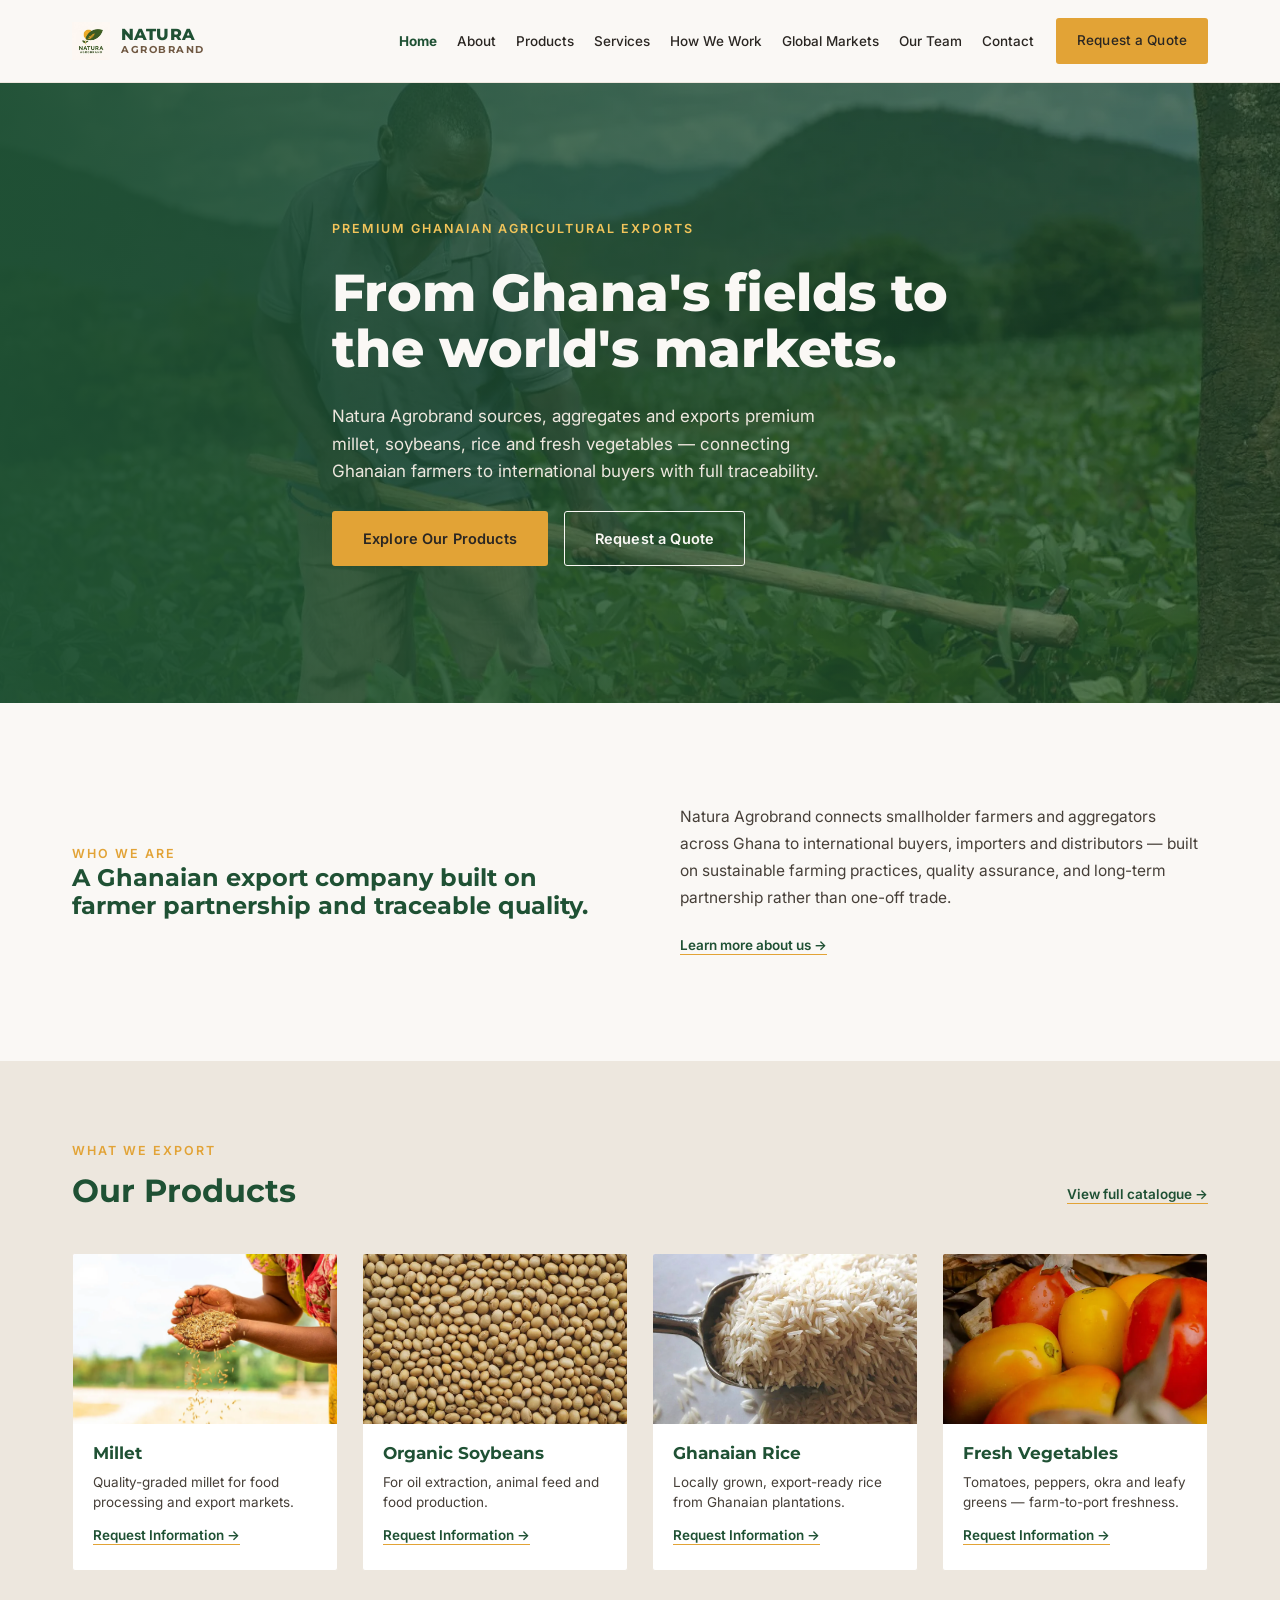
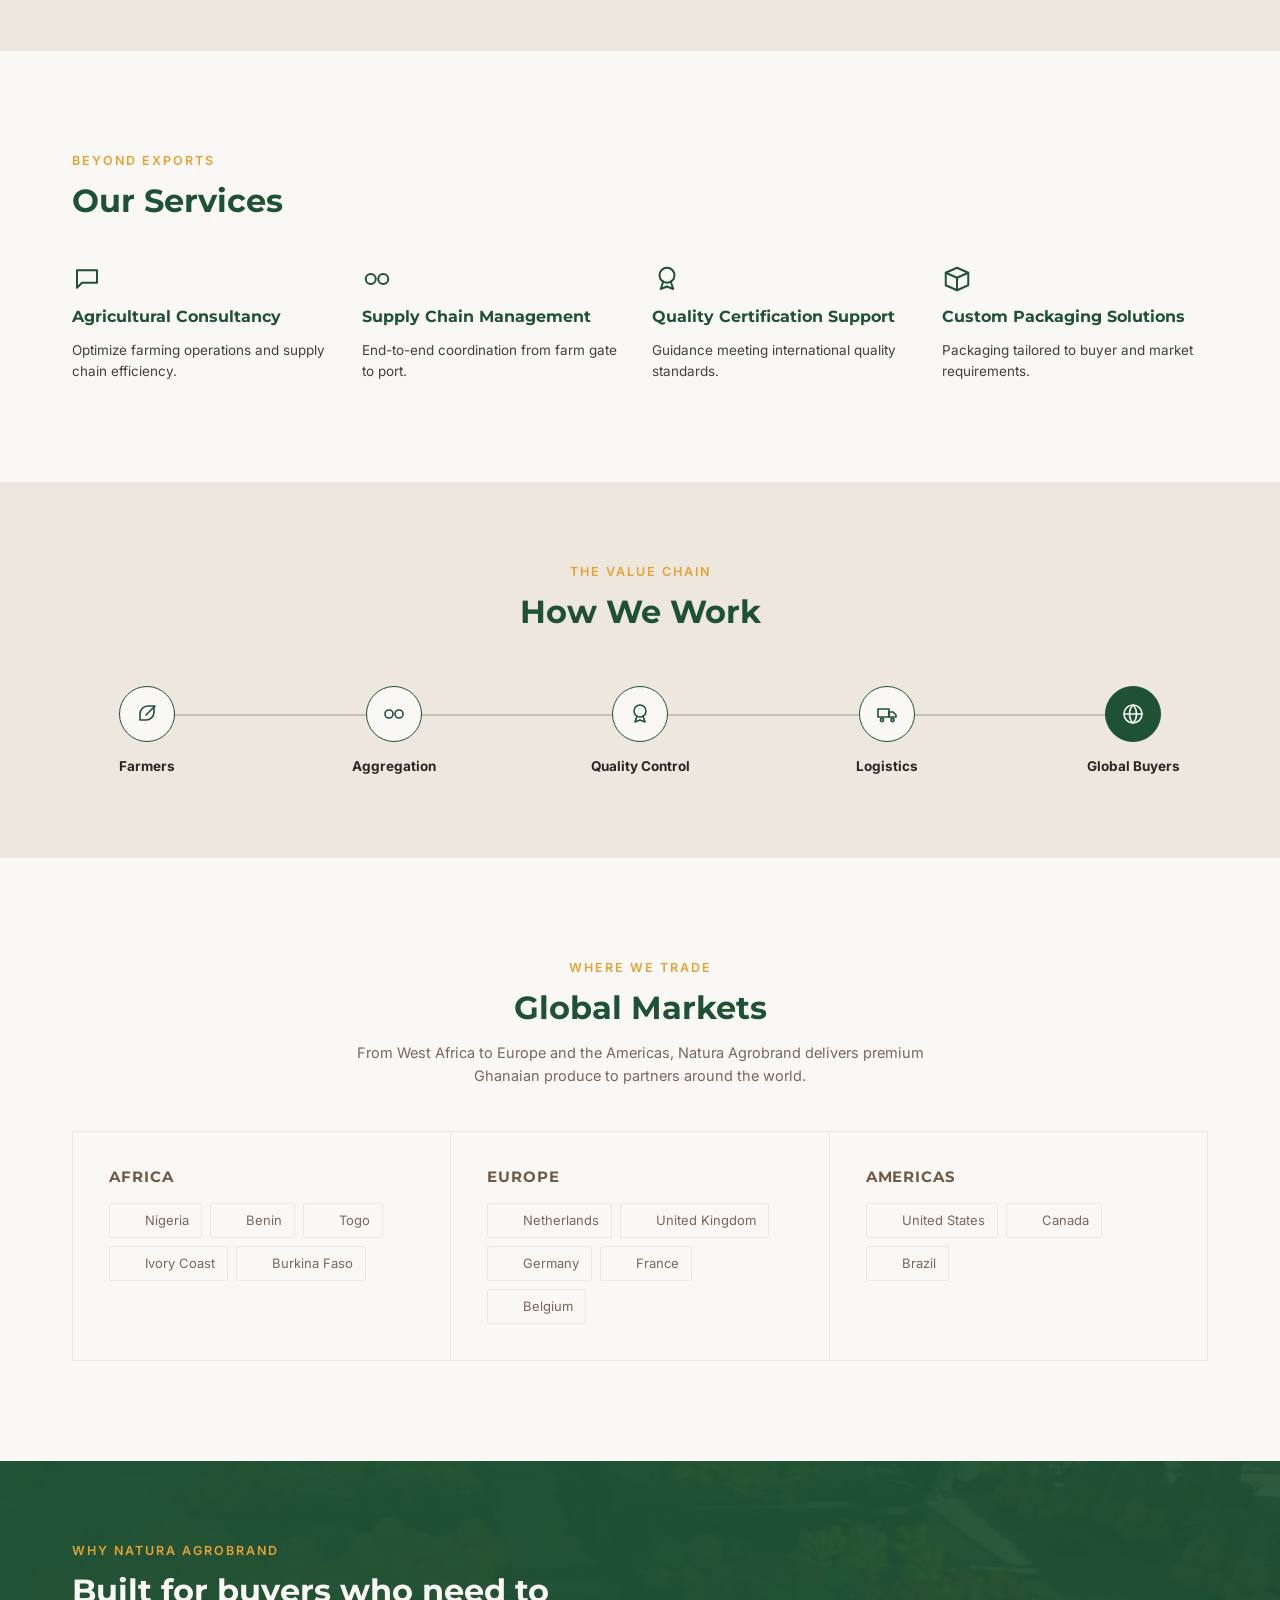
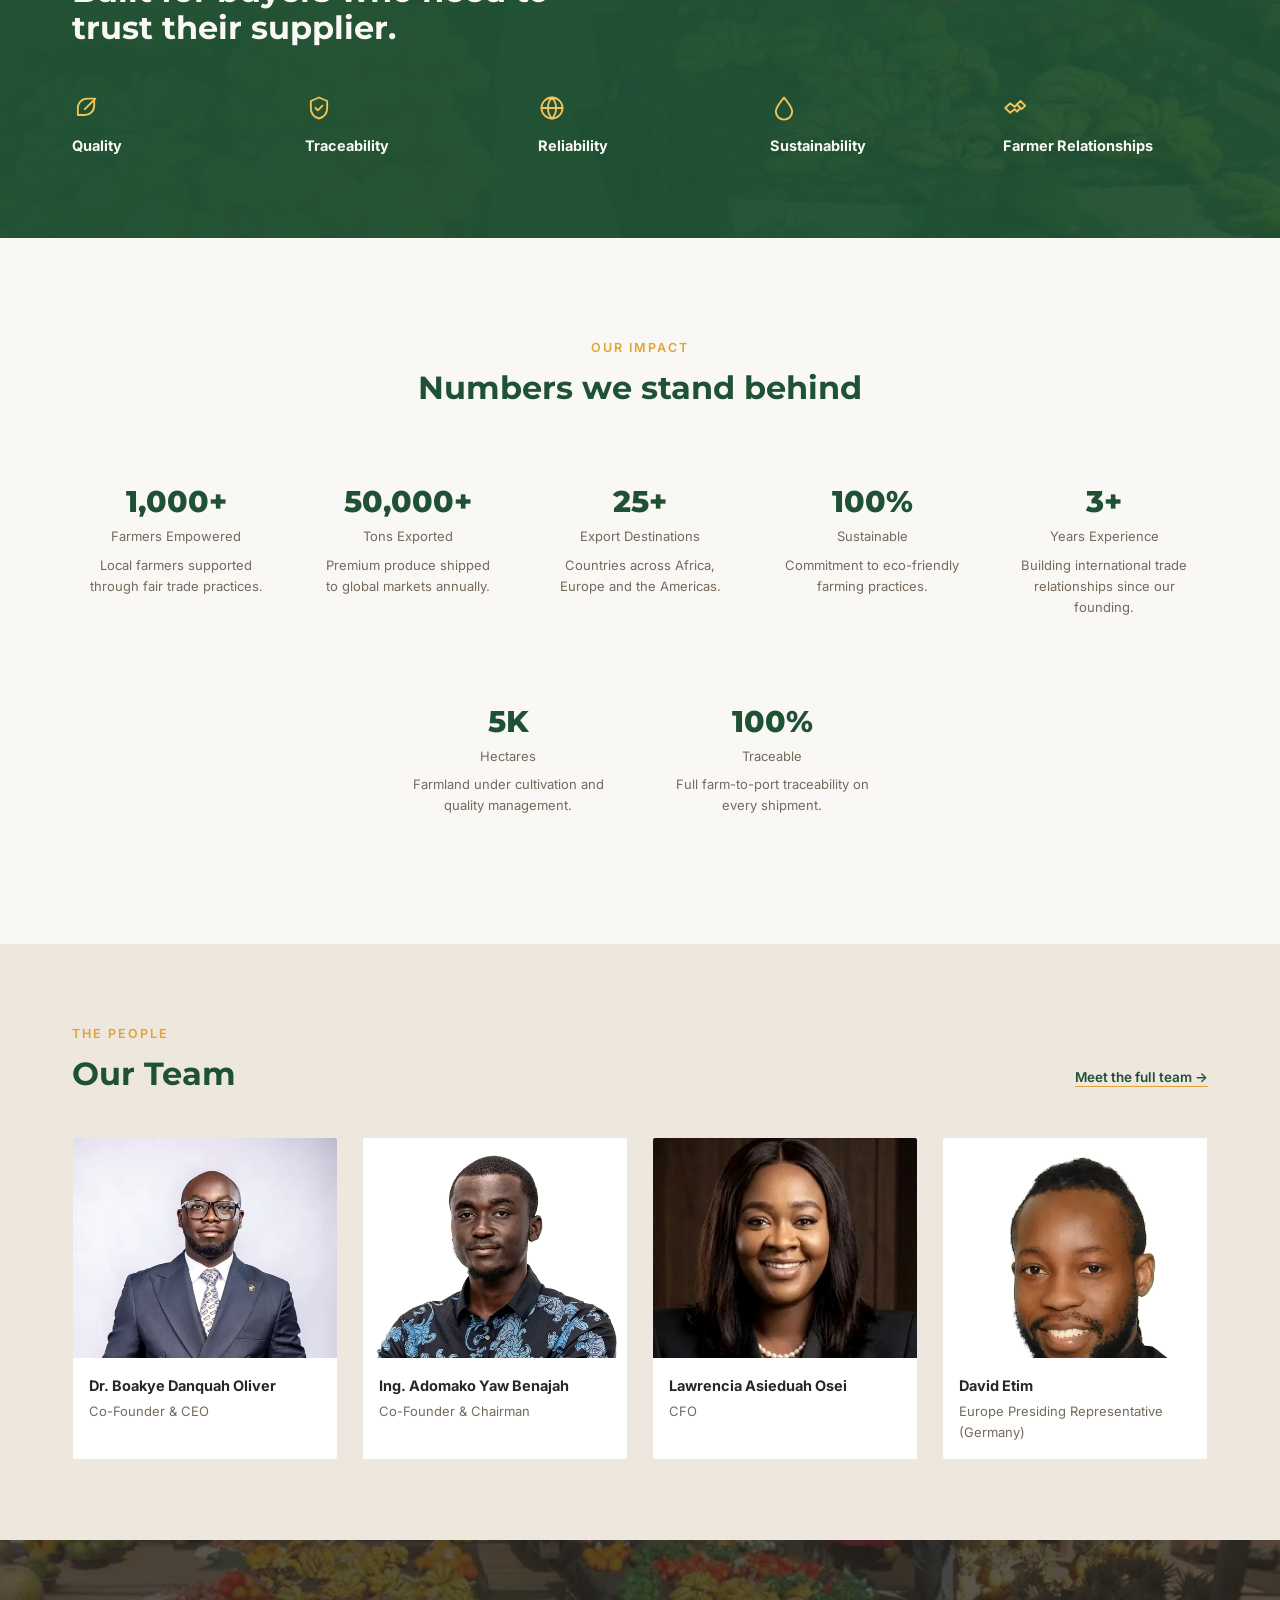
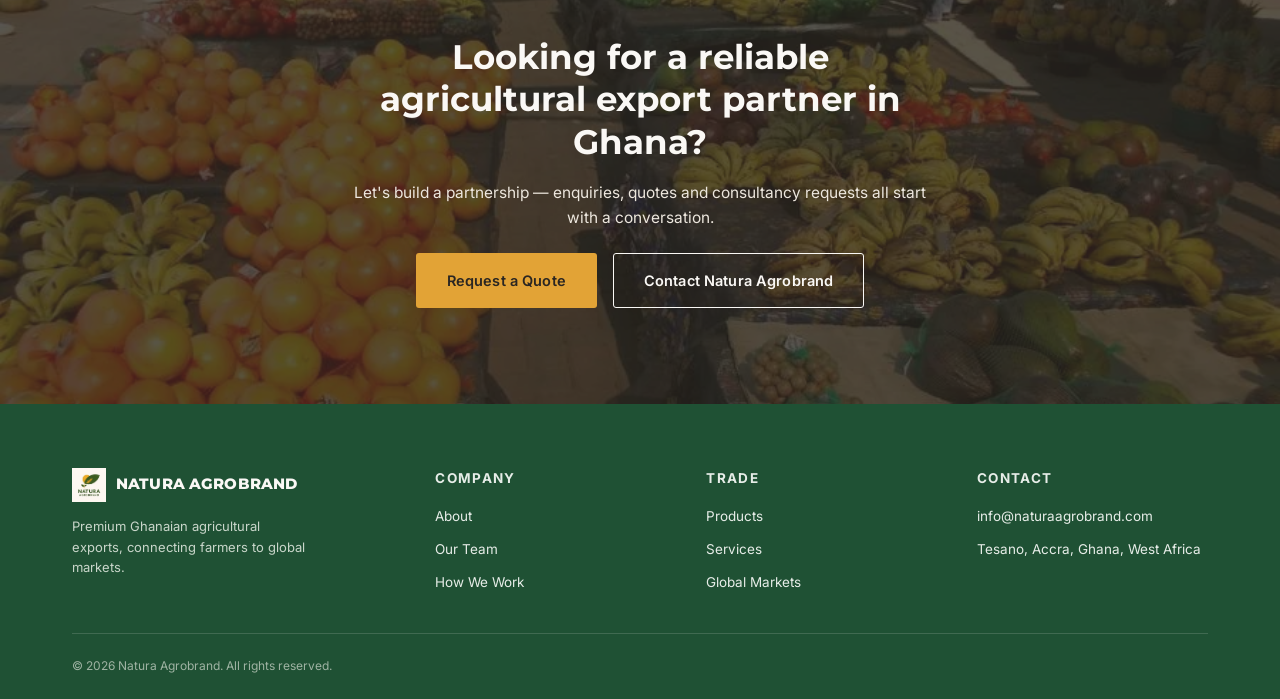
==== index.html @ 7898007f "Initial commit: Natura Agrobrand website Plain HTML/CSS/JS marketing site (8 pages) for Natura Agrob" ====
<!doctype html>
<html lang="en">
<head>
  <meta charset="utf-8" />
  <meta name="viewport" content="width=device-width, initial-scale=1, viewport-fit=cover" />
  <link rel="icon" href="favicon.ico" sizes="any" />
  <link rel="icon" type="image/png" sizes="32x32" href="favicon-32.png" />
  <link rel="icon" type="image/png" sizes="16x16" href="favicon-16.png" />
  <link rel="apple-touch-icon" href="apple-touch-icon.png" />
  <link rel="canonical" href="https://www.naturaagrobrand.com/" />

  <title>Home | Natura Agrobrand</title>
  <meta name="description" content="Natura Agrobrand connects Ghanaian farmers to international buyers, exporting premium millet, soybeans, rice and fresh vegetables with full traceability." />

  <meta property="og:type" content="website" />
  <meta property="og:title" content="Home | Natura Agrobrand" />
  <meta property="og:description" content="Natura Agrobrand connects Ghanaian farmers to international buyers, exporting premium millet, soybeans, rice and fresh vegetables with full traceability." />
  <meta property="og:url" content="https://www.naturaagrobrand.com/" />
  <meta property="og:site_name" content="Natura Agrobrand" />
  <meta property="og:image" content="https://www.naturaagrobrand.com/images/og-image.jpg" />
  <meta property="og:image:width" content="1200" />
  <meta property="og:image:height" content="630" />
  <meta name="twitter:card" content="summary_large_image" />
  <meta name="twitter:image" content="https://www.naturaagrobrand.com/images/og-image.jpg" />

  <link rel="preconnect" href="https://fonts.googleapis.com" />
  <link rel="preconnect" href="https://fonts.gstatic.com" crossorigin />
  <link href="https://fonts.googleapis.com/css2?family=Montserrat:wght@500;700;800&family=Inter:wght@400;500;600&display=swap" rel="stylesheet" />
  <link rel="stylesheet" href="css/style.css" />

  <script type="application/ld+json">
  {
    "@context": "https://schema.org",
    "@type": "Organization",
    "name": "Natura Agrobrand",
    "url": "https://www.naturaagrobrand.com/",
    "email": "info@naturaagrobrand.com",
    "address": { "@type": "PostalAddress", "addressLocality": "Tesano, Accra", "addressCountry": "GH" },
    "description": "Premium Ghanaian agricultural exports — millet, soybeans, rice and fresh vegetables."
  }
  </script>
</head>
<body>
  <a href="#main" class="visually-hidden">Skip to content</a>

  <header class="site-nav">
    <div class="wrap nav-inner">
      <a href="/" class="brand" aria-label="Natura Agrobrand — home">
        <img src="images/logo.webp" alt="" width="38" height="38" />
        <span class="brand-text">
          <span class="brand-name">NATURA</span>
          <span class="brand-sub">AGROBRAND</span>
        </span>
      </a>

      <nav class="desktop-nav" aria-label="Primary">
        <ul>
          <li><a href="/" aria-current="page">Home</a></li>
          <li><a href="about.html">About</a></li>
          <li><a href="products.html">Products</a></li>
          <li><a href="services.html">Services</a></li>
          <li><a href="how-we-work.html">How We Work</a></li>
          <li><a href="global-markets.html">Global Markets</a></li>
          <li><a href="team.html">Our Team</a></li>
          <li><a href="contact.html">Contact</a></li>
        </ul>
        <a href="contact.html" class="btn btn-gold nav-cta">Request a Quote</a>
      </nav>

      <button type="button" class="menu-toggle" aria-expanded="false" aria-controls="mobile-menu" aria-label="Open menu">
        <span class="icon-menu"><svg width="22" height="22" viewBox="0 0 24 24" fill="none" stroke="#1F5134" stroke-width="1.6" stroke-linecap="round"><path d="M4 7h16M4 12h16M4 17h16"/></svg></span>
        <span class="icon-close" hidden><svg width="22" height="22" viewBox="0 0 24 24" fill="none" stroke="#1F5134" stroke-width="1.6" stroke-linecap="round"><path d="M6 6l12 12M18 6L6 18"/></svg></span>
      </button>
    </div>

    <div id="mobile-menu" class="mobile-menu" hidden>
      <ul>
        <li><a href="/" aria-current="page">Home</a></li>
        <li><a href="about.html">About</a></li>
        <li><a href="products.html">Products</a></li>
        <li><a href="services.html">Services</a></li>
        <li><a href="how-we-work.html">How We Work</a></li>
        <li><a href="global-markets.html">Global Markets</a></li>
        <li><a href="team.html">Our Team</a></li>
        <li><a href="contact.html">Contact</a></li>
      </ul>
      <a href="contact.html" class="btn btn-gold mobile-cta">Request a Quote</a>
    </div>
  </header>

  <main id="main">
    <!-- HERO -->
    <section class="hero">
      <img src="images/hero-farmer.webp" alt="A Ghanaian farmer tending crops in the field" class="hero-img" width="1600" height="1068" />
      <div class="hero-scrim" aria-hidden="true"></div>
      <div class="wrap hero-content">
        <div class="eyebrow eyebrow-light">Premium Ghanaian Agricultural Exports</div>
        <h1>From Ghana's fields to the world's markets.</h1>
        <p>Natura Agrobrand sources, aggregates and exports premium millet, soybeans, rice and fresh vegetables — connecting Ghanaian farmers to international buyers with full traceability.</p>
        <div class="hero-actions">
          <a href="products.html" class="btn btn-gold">Explore Our Products</a>
          <a href="contact.html" class="btn btn-outline-light">Request a Quote</a>
        </div>
      </div>
    </section>

    <!-- COMPANY INTRO -->
    <section class="section">
      <div class="wrap intro-grid">
        <div>
          <div class="eyebrow">Who We Are</div>
          <h2>A Ghanaian export company built on farmer partnership and traceable quality.</h2>
        </div>
        <div class="intro-copy">
          <p>Natura Agrobrand connects smallholder farmers and aggregators across Ghana to international buyers, importers and distributors — built on sustainable farming practices, quality assurance, and long-term partnership rather than one-off trade.</p>
          <a href="about.html" class="btn-ghost">Learn more about us →</a>
        </div>
      </div>
    </section>

    <!-- PRODUCTS -->
    <section class="section-tight section-sand">
      <div class="wrap">
        <div class="row-header">
          <div class="section-intro">
            <div class="eyebrow">What We Export</div>
            <h2>Our Products</h2>
          </div>
          <a href="products.html" class="btn-ghost">View full catalogue →</a>
        </div>
        <div class="grid-4">
          <div class="product-card">
            <img src="images/rice-winnowing.webp" alt="Traditional grain winnowing after harvest" class="product-photo" width="1200" height="816" loading="lazy" />
            <div class="product-body">
              <h3>Millet</h3>
              <p>Quality-graded millet for food processing and export markets.</p>
              <a href="products.html#millet" class="btn-ghost">Request Information →</a>
            </div>
          </div>
          <div class="product-card">
            <img src="images/soybeans.webp" alt="Organic Soybeans — Natura Agrobrand" class="product-photo" width="900" height="1350" loading="lazy" />
            <div class="product-body">
              <h3>Organic Soybeans</h3>
              <p>For oil extraction, animal feed and food production.</p>
              <a href="products.html#soybeans" class="btn-ghost">Request Information →</a>
            </div>
          </div>
          <div class="product-card">
            <img src="images/rice.webp" alt="Ghanaian Rice — Natura Agrobrand" class="product-photo" width="900" height="600" loading="lazy" />
            <div class="product-body">
              <h3>Ghanaian Rice</h3>
              <p>Locally grown, export-ready rice from Ghanaian plantations.</p>
              <a href="products.html#rice" class="btn-ghost">Request Information →</a>
            </div>
          </div>
          <div class="product-card">
            <img src="images/vegetables.webp" alt="Fresh Vegetables — Natura Agrobrand" class="product-photo" width="900" height="1350" loading="lazy" />
            <div class="product-body">
              <h3>Fresh Vegetables</h3>
              <p>Tomatoes, peppers, okra and leafy greens — farm-to-port freshness.</p>
              <a href="products.html#vegetables" class="btn-ghost">Request Information →</a>
            </div>
          </div>
        </div>
      </div>
    </section>

    <!-- SERVICES -->
    <section class="section">
      <div class="wrap">
        <div class="section-intro">
          <div class="eyebrow">Beyond Exports</div>
          <h2>Our Services</h2>
        </div>
        <div class="grid-4 services-grid">
          <div class="service-item">
            <svg width="30" height="30" viewBox="0 0 24 24" fill="none" stroke="#1F5134" stroke-width="1.6" stroke-linecap="round" stroke-linejoin="round"><path d="M4 5h16v10H8l-4 4V5z"/></svg>
            <h4>Agricultural Consultancy</h4>
            <p>Optimize farming operations and supply chain efficiency.</p>
          </div>
          <div class="service-item">
            <svg width="30" height="30" viewBox="0 0 24 24" fill="none" stroke="#1F5134" stroke-width="1.6" stroke-linecap="round" stroke-linejoin="round"><rect x="3" y="8" width="8" height="8" rx="4"/><rect x="13" y="8" width="8" height="8" rx="4"/></svg>
            <h4>Supply Chain Management</h4>
            <p>End-to-end coordination from farm gate to port.</p>
          </div>
          <div class="service-item">
            <svg width="30" height="30" viewBox="0 0 24 24" fill="none" stroke="#1F5134" stroke-width="1.6" stroke-linecap="round" stroke-linejoin="round"><circle cx="12" cy="9" r="6"/><path d="M9 14l-2 6 5-2 5 2-2-6"/></svg>
            <h4>Quality Certification Support</h4>
            <p>Guidance meeting international quality standards.</p>
          </div>
          <div class="service-item">
            <svg width="30" height="30" viewBox="0 0 24 24" fill="none" stroke="#1F5134" stroke-width="1.6" stroke-linecap="round" stroke-linejoin="round"><path d="M3 7l9-4 9 4-9 4-9-4z"/><path d="M3 7v10l9 4 9-4V7"/><path d="M12 11v10"/></svg>
            <h4>Custom Packaging Solutions</h4>
            <p>Packaging tailored to buyer and market requirements.</p>
          </div>
        </div>
      </div>
    </section>

    <!-- HOW WE WORK -->
    <section class="section-tight section-sand">
      <div class="wrap">
        <div class="section-intro center">
          <div class="eyebrow">The Value Chain</div>
          <h2>How We Work</h2>
        </div>
        <div class="chain">
          <div class="chain-line" aria-hidden="true"></div>
          <div class="chain-step">
            <div class="chain-icon"><svg width="24" height="24" viewBox="0 0 24 24" fill="none" stroke="#1F5134" stroke-width="1.6" stroke-linecap="round" stroke-linejoin="round"><path d="M5 12c0-4 3-8 8-8h6v6c0 5-4 8-8 8H5v-6z"/><path d="M11 13 20 4"/></svg></div>
            <div class="chain-label">Farmers</div>
          </div>
          <div class="chain-step">
            <div class="chain-icon"><svg width="24" height="24" viewBox="0 0 24 24" fill="none" stroke="#1F5134" stroke-width="1.6" stroke-linecap="round" stroke-linejoin="round"><rect x="3" y="8" width="8" height="8" rx="4"/><rect x="13" y="8" width="8" height="8" rx="4"/></svg></div>
            <div class="chain-label">Aggregation</div>
          </div>
          <div class="chain-step">
            <div class="chain-icon"><svg width="24" height="24" viewBox="0 0 24 24" fill="none" stroke="#1F5134" stroke-width="1.6" stroke-linecap="round" stroke-linejoin="round"><circle cx="12" cy="9" r="6"/><path d="M9 14l-2 6 5-2 5 2-2-6"/></svg></div>
            <div class="chain-label">Quality Control</div>
          </div>
          <div class="chain-step">
            <div class="chain-icon"><svg width="24" height="24" viewBox="0 0 24 24" fill="none" stroke="#1F5134" stroke-width="1.6" stroke-linecap="round" stroke-linejoin="round"><path d="M3 7h11v8H3z"/><path d="M14 10h4l3 3v2h-7z"/><circle cx="7" cy="18" r="1.6"/><circle cx="17.5" cy="18" r="1.6"/></svg></div>
            <div class="chain-label">Logistics</div>
          </div>
          <div class="chain-step">
            <div class="chain-icon last"><svg width="24" height="24" viewBox="0 0 24 24" fill="none" stroke="#FAF8F5" stroke-width="1.6" stroke-linecap="round" stroke-linejoin="round"><circle cx="12" cy="12" r="9"/><path d="M3 12h18M12 3c2.5 2.5 3.5 5.7 3.5 9s-1 6.5-3.5 9c-2.5-2.5-3.5-5.7-3.5-9s1-6.5 3.5-9z"/></svg></div>
            <div class="chain-label">Global Buyers</div>
          </div>
        </div>
      </div>
    </section>

    <!-- GLOBAL REACH -->
    <section class="section">
      <div class="wrap">
        <div class="section-intro center">
          <div class="eyebrow">Where We Trade</div>
          <h2>Global Markets</h2>
          <p>From West Africa to Europe and the Americas, Natura Agrobrand delivers premium Ghanaian produce to partners around the world.</p>
        </div>
        <div class="markets-grid">
          <div class="market-col">
            <h4>Africa</h4>
            <div class="chips">
              <span class="chip"><img src="https://flagcdn.com/ng.svg" alt="" class="chip-flag" /> Nigeria</span>
              <span class="chip"><img src="https://flagcdn.com/bj.svg" alt="" class="chip-flag" /> Benin</span>
              <span class="chip"><img src="https://flagcdn.com/tg.svg" alt="" class="chip-flag" /> Togo</span>
              <span class="chip"><img src="https://flagcdn.com/ci.svg" alt="" class="chip-flag" /> Ivory Coast</span>
              <span class="chip"><img src="https://flagcdn.com/bf.svg" alt="" class="chip-flag" /> Burkina Faso</span>
            </div>
          </div>
          <div class="market-col">
            <h4>Europe</h4>
            <div class="chips">
              <span class="chip"><img src="https://flagcdn.com/nl.svg" alt="" class="chip-flag" /> Netherlands</span>
              <span class="chip"><img src="https://flagcdn.com/gb.svg" alt="" class="chip-flag" /> United Kingdom</span>
              <span class="chip"><img src="https://flagcdn.com/de.svg" alt="" class="chip-flag" /> Germany</span>
              <span class="chip"><img src="https://flagcdn.com/fr.svg" alt="" class="chip-flag" /> France</span>
              <span class="chip"><img src="https://flagcdn.com/be.svg" alt="" class="chip-flag" /> Belgium</span>
            </div>
          </div>
          <div class="market-col">
            <h4>Americas</h4>
            <div class="chips">
              <span class="chip"><img src="https://flagcdn.com/us.svg" alt="" class="chip-flag" /> United States</span>
              <span class="chip"><img src="https://flagcdn.com/ca.svg" alt="" class="chip-flag" /> Canada</span>
              <span class="chip"><img src="https://flagcdn.com/br.svg" alt="" class="chip-flag" /> Brazil</span>
            </div>
          </div>
        </div>
      </div>
    </section>

    <!-- WHY NATURA -->
    <section class="section-tight section-forest why-section">
      <img src="images/market.webp" alt="" class="why-section-img" aria-hidden="true" />
      <div class="why-section-scrim" aria-hidden="true"></div>
      <div class="wrap why-section-content">
        <div class="why-intro">
          <div class="eyebrow">Why Natura Agrobrand</div>
          <h2>Built for buyers who need to trust their supplier.</h2>
        </div>
        <div class="grid-5">
          <div class="why-item"><svg width="28" height="28" viewBox="0 0 24 24" fill="none" stroke="#F2C45A" stroke-width="1.6" stroke-linecap="round" stroke-linejoin="round"><path d="M5 12c0-4 3-8 8-8h6v6c0 5-4 8-8 8H5v-6z"/><path d="M11 13 20 4"/></svg><div>Quality</div></div>
          <div class="why-item"><svg width="28" height="28" viewBox="0 0 24 24" fill="none" stroke="#F2C45A" stroke-width="1.6" stroke-linecap="round" stroke-linejoin="round"><path d="M12 3l7 3v6c0 5-3 8-7 9-4-1-7-4-7-9V6l7-3z"/><path d="M9 12l2 2 4-4"/></svg><div>Traceability</div></div>
          <div class="why-item"><svg width="28" height="28" viewBox="0 0 24 24" fill="none" stroke="#F2C45A" stroke-width="1.6" stroke-linecap="round" stroke-linejoin="round"><circle cx="12" cy="12" r="9"/><path d="M3 12h18M12 3c2.5 2.5 3.5 5.7 3.5 9s-1 6.5-3.5 9c-2.5-2.5-3.5-5.7-3.5-9s1-6.5 3.5-9z"/></svg><div>Reliability</div></div>
          <div class="why-item"><svg width="28" height="28" viewBox="0 0 24 24" fill="none" stroke="#F2C45A" stroke-width="1.6" stroke-linecap="round" stroke-linejoin="round"><path d="M12 3c4 5 7 8.5 7 12a7 7 0 0 1-14 0c0-3.5 3-7 7-12z"/></svg><div>Sustainability</div></div>
          <div class="why-item"><svg width="28" height="28" viewBox="0 0 24 24" fill="none" stroke="#F2C45A" stroke-width="1.6" stroke-linecap="round" stroke-linejoin="round"><path d="M2 12l4-4 4 3 2-2 3 3-3 3-2-2-4 3-4-4z"/><path d="M12 9l3-3 4 4-3 3"/></svg><div>Farmer Relationships</div></div>
        </div>
      </div>
    </section>

    <!-- IMPACT -->
    <section class="section">
      <div class="wrap">
        <div class="section-intro center">
          <div class="eyebrow">Our Impact</div>
          <h2>Numbers we stand behind</h2>
        </div>
        <div class="stats-grid">
          <div class="stat-block">
            <div class="stat-value" data-target="1000" data-suffix="+">1,000+</div>
            <div class="cap">Farmers Empowered</div>
            <div class="stat-desc">Local farmers supported through fair trade practices.</div>
          </div>
          <div class="stat-block">
            <div class="stat-value" data-target="50000" data-suffix="+">50,000+</div>
            <div class="cap">Tons Exported</div>
            <div class="stat-desc">Premium produce shipped to global markets annually.</div>
          </div>
          <div class="stat-block">
            <div class="stat-value" data-target="25" data-suffix="+">25+</div>
            <div class="cap">Export Destinations</div>
            <div class="stat-desc">Countries across Africa, Europe and the Americas.</div>
          </div>
          <div class="stat-block">
            <div class="stat-value" data-target="100" data-suffix="%">100%</div>
            <div class="cap">Sustainable</div>
            <div class="stat-desc">Commitment to eco-friendly farming practices.</div>
          </div>
          <div class="stat-block">
            <div class="stat-value" data-target="3" data-suffix="+">3+</div>
            <div class="cap">Years Experience</div>
            <div class="stat-desc">Building international trade relationships since our founding.</div>
          </div>
          <div class="stat-block">
            <div class="stat-value" data-target="5" data-suffix="K">5K</div>
            <div class="cap">Hectares</div>
            <div class="stat-desc">Farmland under cultivation and quality management.</div>
          </div>
          <div class="stat-block">
            <div class="stat-value" data-target="100" data-suffix="%">100%</div>
            <div class="cap">Traceable</div>
            <div class="stat-desc">Full farm-to-port traceability on every shipment.</div>
          </div>
        </div>
      </div>
    </section>

    <!-- TEAM PREVIEW -->
    <section class="section-tight section-sand">
      <div class="wrap">
        <div class="row-header">
          <div class="section-intro">
            <div class="eyebrow">The People</div>
            <h2>Our Team</h2>
          </div>
          <a href="team.html" class="btn-ghost">Meet the full team →</a>
        </div>
        <div class="grid-4">
          <div class="team-card">
            <img src="images/team-oliver.webp" alt="Dr. Boakye Danquah Oliver — Natura Agrobrand" width="500" height="625" loading="lazy" />
            <div class="team-body"><div class="team-name">Dr. Boakye Danquah Oliver</div><div class="team-title cap">Co-Founder &amp; CEO</div></div>
          </div>
          <div class="team-card">
            <img src="images/team-adomako.webp" alt="Ing. Adomako Yaw Benajah — Natura Agrobrand" width="500" height="479" loading="lazy" />
            <div class="team-body"><div class="team-name">Ing. Adomako Yaw Benajah</div><div class="team-title cap">Co-Founder &amp; Chairman</div></div>
          </div>
          <div class="team-card">
            <img src="images/team-asieduah.webp" alt="Lawrencia Asieduah Osei — Natura Agrobrand" width="500" height="795" loading="lazy" />
            <div class="team-body"><div class="team-name">Lawrencia Asieduah Osei</div><div class="team-title cap">CFO</div></div>
          </div>
          <div class="team-card">
            <img src="images/team-david.webp" alt="David Etim — Natura Agrobrand" width="500" height="716" loading="lazy" />
            <div class="team-body"><div class="team-name">David Etim</div><div class="team-title cap">Europe Presiding Representative (Germany)</div></div>
          </div>
        </div>
      </div>
    </section>

    <!-- FINAL CTA -->
    <section class="final-cta">
      <img src="images/market.webp" alt="" class="final-cta-img" aria-hidden="true" />
      <div class="wrap final-cta-content">
        <h2>Looking for a reliable agricultural export partner in Ghana?</h2>
        <p>Let's build a partnership — enquiries, quotes and consultancy requests all start with a conversation.</p>
        <div class="hero-actions hero-actions-centered">
          <a href="contact.html" class="btn btn-gold">Request a Quote</a>
          <a href="contact.html" class="btn btn-outline-light">Contact Natura Agrobrand</a>
        </div>
      </div>
    </section>
  </main>

  <footer class="site-footer">
    <div class="wrap">
      <div class="footer-grid">
        <div class="footer-brand">
          <a href="/" class="brand">
            <img src="images/logo.webp" alt="" width="34" height="34" />
            <span class="brand-name">NATURA AGROBRAND</span>
          </a>
          <p>Premium Ghanaian agricultural exports, connecting farmers to global markets.</p>
        </div>
        <div class="footer-col">
          <span class="footer-heading">Company</span>
          <a href="about.html">About</a>
          <a href="team.html">Our Team</a>
          <a href="how-we-work.html">How We Work</a>
        </div>
        <div class="footer-col">
          <span class="footer-heading">Trade</span>
          <a href="products.html">Products</a>
          <a href="services.html">Services</a>
          <a href="global-markets.html">Global Markets</a>
        </div>
        <div class="footer-col">
          <span class="footer-heading">Contact</span>
          <a href="mailto:info@naturaagrobrand.com">info@naturaagrobrand.com</a>
          <a href="https://maps.app.goo.gl/MVWymFF8S7aJwG5dA" target="_blank" rel="noopener">Tesano, Accra, Ghana, West Africa</a>
        </div>
      </div>
      <div class="footer-bottom">
        <span>&copy; 2026 Natura Agrobrand. All rights reserved.</span>
      </div>
    </div>
  </footer>

  <script src="js/main.js"></script>
</body>
</html>
---- css/style.css ----
/* ==========================================================================
   Natura Agrobrand — design tokens
   Palette reverse-engineered from the verified old-site CSS — kept exactly.
   ========================================================================== */
:root {
  --color-forest: #1F5134;
  --color-forest-light: #3A7854;
  --color-gold: #E2A336;
  --color-gold-light: #F2C45A;
  --color-earth: #705943;
  --color-cream: #FAF8F5;
  --color-sand: #EDE7DE;
  --color-text: #2A2622;
  --color-text-muted: #75695c;
  --color-body-copy: #463f38;
  --color-border: #EDE7DE;
  --color-error: #b3452f;
  --color-placeholder-border: #c9bfae;

  --font-heading: 'Montserrat', sans-serif;
  --font-body: 'Inter', sans-serif;

  --radius: 3px;
  --space-4: 16px;
  --space-5: 24px;
  --space-6: 32px;
  --space-7: 48px;
  --space-8: 64px;

  --container-max: 1200px;
}

/* ==========================================================================
   Reset & base
   ========================================================================== */
*, *::before, *::after { box-sizing: border-box; }
html { color-scheme: light; }

body {
  margin: 0;
  background: var(--color-cream);
  color: var(--color-text);
  font-family: var(--font-body);
  font-size: 16px;
  line-height: 1.6;
  -webkit-font-smoothing: antialiased;
}

h1, h2, h3, h4, h5, h6 {
  font-family: var(--font-heading);
  color: var(--color-forest);
  margin: 0;
  line-height: 1.15;
}

p { margin: 0; }
img { max-width: 100%; display: block; }
a { color: var(--color-forest); text-decoration: none; }
a:hover { color: var(--color-gold); }

a:focus-visible, button:focus-visible, .btn:focus-visible,
input:focus-visible, select:focus-visible, textarea:focus-visible {
  outline: 2px solid var(--color-forest);
  outline-offset: 2px;
}

@media (prefers-reduced-motion: reduce) {
  *, *::before, *::after {
    animation-duration: 0.01ms !important;
    animation-iteration-count: 1 !important;
    transition-duration: 0.01ms !important;
    scroll-behavior: auto !important;
  }
}

.visually-hidden {
  position: absolute; width: 1px; height: 1px; padding: 0; margin: -1px;
  overflow: hidden; clip: rect(0, 0, 0, 0); white-space: nowrap; border: 0;
}

/* ==========================================================================
   Layout
   ========================================================================== */
.wrap { max-width: var(--container-max); margin: 0 auto; padding: 0 var(--space-6); }
.section { padding: 100px 0; }
.section-tight { padding: 80px 0; }
.section-sand { background: var(--color-sand); }
.section-forest { background: var(--color-forest); }
.section-forest h1, .section-forest h2, .section-forest h3, .section-forest h4 { color: var(--color-cream); }

@media (max-width: 780px) {
  .wrap { padding: 0 var(--space-5); }
  .section, .section-tight { padding: 56px 0; }
}

.row-header { display: flex; justify-content: space-between; align-items: flex-end; margin-bottom: 44px; gap: 20px; flex-wrap: wrap; }

/* ==========================================================================
   Type utilities
   ========================================================================== */
.eyebrow {
  font-family: var(--font-body); font-weight: 600; font-size: 12.5px;
  letter-spacing: 0.16em; text-transform: uppercase; color: var(--color-gold);
}
.eyebrow-light { color: var(--color-gold-light); }
.cap { font-size: 13px; color: var(--color-text-muted); line-height: 1.6; }

.section-intro { max-width: 560px; }
.section-intro.center { max-width: 600px; margin-left: auto; margin-right: auto; text-align: center; }
.section-intro h2 { font-size: 32px; margin-top: 12px; }
.section-intro p { font-size: 14.5px; color: var(--color-text-muted); margin-top: 14px; line-height: 1.6; }
@media (max-width: 780px) { .section-intro h2 { font-size: 23px; } }

/* ==========================================================================
   Buttons
   ========================================================================== */
.btn {
  display: inline-flex; align-items: center; justify-content: center; gap: 9px;
  padding: 15px 30px; font-family: var(--font-body); font-weight: 600; font-size: 14.5px;
  letter-spacing: 0.01em; border-radius: var(--radius); border: 1.5px solid transparent;
  cursor: pointer; transition: background-color .15s ease, color .15s ease, border-color .15s ease;
}
.btn-primary { background: var(--color-forest); color: var(--color-cream); }
.btn-primary:hover { background: var(--color-forest-light); color: var(--color-cream); }
.btn-gold { background: var(--color-gold); color: var(--color-text); }
.btn-gold:hover { background: var(--color-gold-light); color: var(--color-text); }
.btn-outline-dark { border-color: var(--color-forest); color: var(--color-forest); background: transparent; }
.btn-outline-dark:hover { background: var(--color-forest); color: var(--color-cream); }
.btn-outline-light { border-color: var(--color-cream); color: var(--color-cream); background: transparent; }
.btn-outline-light:hover { background: var(--color-cream); color: var(--color-forest); }
.btn-ghost { padding: 4px 0; color: var(--color-forest); text-decoration: underline; text-decoration-color: var(--color-gold); text-underline-offset: 4px; font-weight: 600; font-size: 13.5px; }
.btn-ghost:hover { color: var(--color-gold); }

/* ==========================================================================
   Cards
   ========================================================================== */
.card { background: #FFFFFF; border: 1px solid var(--color-border); border-radius: var(--radius); }

/* ==========================================================================
   Nav
   ========================================================================== */
.site-nav { position: relative; background: var(--color-cream); border-bottom: 1px solid var(--color-border); }
.nav-inner { display: flex; align-items: center; justify-content: space-between; padding: 18px var(--space-6); }
.brand { display: flex; align-items: center; gap: 11px; }
.brand:hover { color: var(--color-forest); }
.brand img { width: 38px; height: 38px; object-fit: contain; }
.brand-text { display: flex; flex-direction: column; line-height: 1.15; }
.brand-name { font-family: var(--font-heading); font-weight: 800; font-size: 16px; color: var(--color-forest); letter-spacing: 0.01em; }
.brand-sub { font-family: var(--font-heading); font-weight: 700; font-size: 9.5px; letter-spacing: 0.16em; color: var(--color-earth); }

.desktop-nav { display: flex; align-items: center; gap: 22px; }
.desktop-nav ul { list-style: none; display: flex; gap: 20px; margin: 0; padding: 0; }
.desktop-nav a { font-size: 13.5px; font-weight: 500; color: var(--color-text); }
.desktop-nav a:hover { color: var(--color-forest); }
.desktop-nav a[aria-current='page'] { color: var(--color-forest); font-weight: 700; }
.nav-cta { padding: 11px 20px; font-size: 12.5px; }

.menu-toggle { display: none; background: none; border: none; padding: 6px; cursor: pointer; }
.mobile-menu { background: var(--color-forest); padding: var(--space-5); }
.mobile-menu ul { list-style: none; margin: 0 0 var(--space-4); padding: 0; display: flex; flex-direction: column; gap: 18px; }
.mobile-menu a { color: var(--color-cream); font-size: 14px; }
.mobile-menu a[aria-current='page'] { color: var(--color-gold-light); font-weight: 700; }
.mobile-cta { width: 100%; }

@media (max-width: 900px) {
  .desktop-nav { display: none; }
  .menu-toggle { display: flex; }
}

/* ==========================================================================
   Global Markets hero (image + scrim, same pattern as the homepage hero)
   ========================================================================== */
.market-hero { position: relative; padding: 96px 0 88px; background: var(--color-forest); overflow: hidden; }
.market-hero-img { position: absolute; inset: 0; width: 100%; height: 100%; object-fit: cover; opacity: .5; }
.market-hero-scrim { position: absolute; inset: 0; background: linear-gradient(100deg, rgba(31,81,52,.93) 0%, rgba(31,81,52,.65) 55%, rgba(31,81,52,.35) 100%); }
.market-hero-content { position: relative; }
.market-hero-content h1 { color: var(--color-cream); font-size: 42px; margin-top: 12px; max-width: 720px; }
.market-hero-content p { color: var(--color-sand); font-size: 15.5px; line-height: 1.65; margin-top: 16px; max-width: 620px; }
@media (max-width: 780px) {
  .market-hero { padding: 48px 0 40px; }
  .market-hero-content h1 { font-size: 27px; }
}

/* Country flag chips */
.flag-list { list-style: none; margin: 20px 0 0; padding: 0; display: flex; flex-direction: column; gap: 12px; }
.flag-chip { display: flex; align-items: center; gap: 10px; font-size: 14.5px; color: var(--color-body-copy); }
.flag-chip img { width: 22px; height: 16px; object-fit: cover; border-radius: 2px; border: 1px solid var(--color-border); flex-shrink: 0; }

/* ==========================================================================
   Page hero (interior pages)
   ========================================================================== */
.page-hero { background: var(--color-forest); padding: 72px 0 64px; }
.page-hero h1 { color: var(--color-cream); font-size: 42px; margin-top: 12px; max-width: 720px; }
.page-hero p { color: var(--color-sand); font-size: 15.5px; line-height: 1.65; margin-top: 16px; max-width: 620px; }
@media (max-width: 780px) {
  .page-hero { padding: 48px 0 40px; }
  .page-hero h1 { font-size: 27px; }
}

/* ==========================================================================
   Footer
   ========================================================================== */
.site-footer { background: var(--color-forest); padding: var(--space-8) 0 var(--space-5); }
.footer-grid { display: grid; grid-template-columns: 1.4fr 1fr 1fr 1fr; gap: 40px; padding-bottom: 40px; border-bottom: 1px solid rgba(250,248,245,0.15); }
.footer-brand .brand { display: flex; align-items: center; gap: 10px; }
.footer-brand img { width: 34px; height: 34px; object-fit: contain; }
.footer-brand .brand-name { font-family: var(--font-heading); font-weight: 800; font-size: 14.5px; color: var(--color-cream); }
.footer-brand p { color: #c9d6ca; font-size: 13px; line-height: 1.6; margin-top: 14px; max-width: 240px; }
.footer-col { display: flex; flex-direction: column; gap: 11px; }
.footer-heading { color: var(--color-gold-light); font-size: 12px; font-weight: 700; letter-spacing: 0.1em; text-transform: uppercase; margin-bottom: 6px; }
.footer-col a, .footer-col span { color: #e7ede8; font-size: 13.5px; }
.footer-col a:hover { color: var(--color-gold-light); }
.footer-bottom { padding-top: 22px; color: #9fb3a3; font-size: 12px; }

@media (max-width: 900px) { .footer-grid { grid-template-columns: 1fr 1fr; row-gap: 32px; } }
@media (max-width: 560px) { .footer-grid { grid-template-columns: 1fr; } }

/* ==========================================================================
   Forms
   ========================================================================== */
.field-label { display: block; font-size: 13px; font-weight: 600; color: var(--color-text); margin-bottom: 8px; }
.field-input, .field-select, .field-textarea {
  width: 100%; font-family: var(--font-body); font-size: 14.5px; color: var(--color-text);
  background: #FFFFFF; border: 1.5px solid var(--color-border); border-radius: var(--radius); padding: 13px 14px;
}
.field-input:focus, .field-select:focus, .field-textarea:focus {
  outline: none; border-color: var(--color-forest); box-shadow: 0 0 0 3px rgba(31,81,52,0.12);
}
.field-textarea { resize: vertical; min-height: 120px; }

/* ==========================================================================
   Homepage
   ========================================================================== */
.hero { position: relative; min-height: 620px; background: var(--color-forest); overflow: hidden; display: flex; align-items: center; }
.hero-img { position: absolute; inset: 0; width: 100%; height: 100%; object-fit: cover; opacity: .55; }
.hero-scrim { position: absolute; inset: 0; background: linear-gradient(90deg, rgba(31,81,52,.92) 0%, rgba(31,81,52,.55) 48%, rgba(31,81,52,.25) 100%); }
.hero-content { position: relative; display: flex; flex-direction: column; gap: 26px; max-width: 680px; padding-top: 64px; padding-bottom: 64px; }
.hero-content h1 { color: var(--color-cream); font-size: 52px; line-height: 1.08; font-weight: 800; }
.hero-content p { color: var(--color-sand); font-size: 17px; line-height: 1.6; max-width: 520px; }
.hero-actions { display: flex; gap: 16px; flex-wrap: wrap; }
.hero-actions-centered { justify-content: center; }

.intro-grid { display: grid; grid-template-columns: 1fr 1fr; gap: 80px; align-items: center; }
.intro-copy { display: flex; flex-direction: column; gap: 20px; }
.intro-copy p { font-size: 15.5px; line-height: 1.75; color: var(--color-body-copy); }

.grid-4 { display: grid; grid-template-columns: repeat(4, 1fr); gap: 24px; }
.grid-5 { display: grid; grid-template-columns: repeat(5, 1fr); gap: 28px; }

/* product card */
.product-card { background: #FFFFFF; border: 1px solid var(--color-border); border-radius: var(--radius); display: flex; flex-direction: column; overflow: hidden; }
.product-card img.product-photo { width: 100%; height: 170px; object-fit: cover; }
.product-body { padding: 20px; display: flex; flex-direction: column; gap: 8px; align-items: flex-start; }
.product-body h3 { font-size: 17px; }
.product-body p { font-size: 13.5px; color: var(--color-body-copy); line-height: 1.5; }

.services-grid { margin-top: 44px; }
.service-item { display: flex; flex-direction: column; gap: 14px; }
.service-item h4 { font-size: 15.5px; }
.service-item p { font-size: 13.5px; color: var(--color-body-copy); line-height: 1.55; }

.chain { display: flex; align-items: flex-start; justify-content: space-between; position: relative; margin-top: 56px; flex-wrap: wrap; gap: 24px; }
.chain-line { position: absolute; top: 28px; left: 60px; right: 60px; height: 1.5px; background: var(--color-placeholder-border); }
.chain-step { display: flex; flex-direction: column; align-items: center; gap: 14px; width: 150px; position: relative; }
.chain-icon { width: 56px; height: 56px; border-radius: 50%; background: var(--color-cream); border: 1.5px solid var(--color-forest); display: flex; align-items: center; justify-content: center; }
.chain-icon.last { background: var(--color-forest); border-color: var(--color-forest); }
.chain-label { font-size: 13.5px; font-weight: 700; text-align: center; }

.markets-grid { display: grid; grid-template-columns: repeat(3, 1fr); gap: 1px; background: var(--color-sand); margin-top: 44px; border: 1px solid var(--color-sand); }
.market-col { background: var(--color-cream); padding: 36px; }
.market-col h4 { font-size: 15px; letter-spacing: 0.06em; text-transform: uppercase; color: var(--color-earth); }
.chips { display: flex; flex-wrap: wrap; gap: 8px; margin-top: 18px; }
.chip { display: inline-flex; align-items: center; gap: 7px; font-size: 13px; color: var(--color-text-muted); border: 1px solid var(--color-border); padding: 6px 12px; border-radius: 2px; }
.chip-flag { width: 16px; height: 12px; object-fit: cover; border-radius: 1px; flex-shrink: 0; }

.why-section { position: relative; overflow: hidden; }
.why-section-img { position: absolute; inset: 0; width: 100%; height: 100%; object-fit: cover; opacity: 0.28; }
.why-section-scrim { position: absolute; inset: 0; background: linear-gradient(120deg, rgba(31,81,52,.95) 0%, rgba(31,81,52,.88) 60%, rgba(31,81,52,.7) 100%); }
.why-section-content { position: relative; }
.why-intro { max-width: 560px; margin-bottom: 48px; }
.why-intro h2 { margin-top: 12px; font-size: 32px; }
.why-item { display: flex; flex-direction: column; gap: 12px; }
.why-item div { font-size: 14.5px; font-weight: 700; color: var(--color-cream); }

.stats-grid { display: flex; flex-wrap: wrap; justify-content: center; gap: 24px; margin-top: 44px; text-align: center; }
.stat-block { flex: 1 1 200px; max-width: 240px; padding: 28px 16px; }
.stat-value { font-family: var(--font-heading); font-weight: 800; font-size: 30px; color: var(--color-forest); }
.stat-desc { font-size: 13px; color: var(--color-text-muted); line-height: 1.6; margin-top: 8px; }
.impact-note { text-align: center; margin-top: 20px; }

.final-cta { position: relative; padding: 96px 0; background: #2A2622; overflow: hidden; }
.final-cta-img { position: absolute; inset: 0; width: 100%; height: 100%; object-fit: cover; opacity: .22; }
.final-cta-content { position: relative; text-align: center; max-width: 640px; margin: 0 auto; }
.final-cta-content h2 { font-size: 34px; color: var(--color-cream); line-height: 1.25; }
.final-cta-content p { color: var(--color-sand); font-size: 15.5px; margin-top: 18px; }
.final-cta-content .btn { margin-top: 22px; }

/* team card */
.team-card { background: #FFFFFF; border: 1px solid var(--color-border); border-radius: var(--radius); overflow: hidden; }
.team-card img {
  width: 100%; height: 220px; object-fit: cover; object-position: top;
  filter: sepia(7%) saturate(1.05) contrast(1.03);
  box-shadow: inset 0 0 44px rgba(42, 38, 34, 0.16);
}
.team-body { padding: 16px; }
.team-name { font-weight: 700; font-size: 14.5px; }
.team-title { margin-top: 4px; }

.cta-block { text-align: center; }
.cta-block h2 { color: var(--color-cream); font-size: 28px; max-width: 620px; margin: 0 auto; }
.cta-block p { color: var(--color-sand); font-size: 14.5px; margin: 14px auto 26px; max-width: 480px; }
.cta-actions { display: flex; gap: 16px; justify-content: center; margin-top: 28px; flex-wrap: wrap; }

@media (max-width: 900px) {
  .grid-4 { grid-template-columns: repeat(2, 1fr); }
  .grid-5 { grid-template-columns: repeat(2, 1fr); }
  .intro-grid { grid-template-columns: 1fr; gap: 32px; }
  .markets-grid { grid-template-columns: 1fr; }
  .chain { flex-direction: column; align-items: flex-start; gap: 22px; }
  .chain-line { display: none; }
  .chain-step { flex-direction: row; width: auto; }
}
@media (max-width: 560px) {
  .hero-content h1 { font-size: 30px; }
  .grid-4 { grid-template-columns: 1fr; }
  .stat-block { flex-basis: 42%; }
  .final-cta-content h2 { font-size: 23px; }
}

/* ==========================================================================
   About page
   ========================================================================== */
.story-grid { display: grid; grid-template-columns: 320px 1fr; gap: 60px; }
.story-grid-with-photo { grid-template-columns: 280px 1fr 280px; align-items: start; }
.story-photo { border-radius: var(--radius); width: 100%; height: 260px; object-fit: cover; }
.story-copy { display: flex; flex-direction: column; gap: 18px; }
.story-copy p { font-size: 15.5px; line-height: 1.75; color: var(--color-body-copy); }
.mv-grid { display: grid; grid-template-columns: 1fr 1fr; gap: 24px; }
.mv-card { background: #FFFFFF; border: 1px solid var(--color-border); border-radius: var(--radius); padding: 32px; }
.mv-card h3 { font-size: 22px; }
.mv-card p { font-size: 15px; line-height: 1.65; color: var(--color-body-copy); margin-top: 14px; }
.values-grid { display: grid; grid-template-columns: repeat(5, 1fr); gap: 28px; margin-top: 44px; }
.value-item { display: flex; flex-direction: column; gap: 12px; text-align: center; align-items: center; }
.value-item h4 { font-size: 15px; }
.value-item p { font-size: 13px; color: var(--color-text-muted); line-height: 1.5; }
@media (max-width: 900px) { .story-grid, .story-grid-with-photo { grid-template-columns: 1fr; gap: 24px; } .story-photo { height: 220px; } .values-grid { grid-template-columns: repeat(2, 1fr); } }
@media (max-width: 560px) { .mv-grid { grid-template-columns: 1fr; } .values-grid { grid-template-columns: 1fr; } }

/* ==========================================================================
   Products page
   ========================================================================== */
.product-row { display: grid; grid-template-columns: 1fr 1fr; gap: 56px; align-items: center; padding: 56px 0; border-bottom: 1px solid var(--color-border); }
.product-row:first-child { padding-top: 0; }
.product-row:last-child { border-bottom: none; }
.product-row.reverse .product-media { order: 2; }
.product-row.reverse .product-info { order: 1; }
.product-media img { border-radius: var(--radius); width: 100%; height: 340px; object-fit: cover; }
.product-info h2 { font-size: 30px; }
.product-desc { font-size: 15.5px; line-height: 1.7; color: var(--color-body-copy); margin-top: 16px; }
.product-details { margin: 20px 0 28px; padding: 0; list-style: none; display: flex; flex-direction: column; gap: 8px; }
.product-details li { font-size: 13.5px; color: var(--color-text-muted); padding-left: 18px; position: relative; }
.product-details li::before { content: '—'; position: absolute; left: 0; color: var(--color-gold); }
@media (max-width: 860px) {
  .product-row, .product-row.reverse { grid-template-columns: 1fr; gap: 24px; }
  .product-row.reverse .product-media, .product-row.reverse .product-info { order: initial; }
}

/* ==========================================================================
   Services page
   ========================================================================== */
.services-list { display: flex; flex-direction: column; }
.service-row { display: grid; grid-template-columns: 72px 1fr; gap: 28px; padding: 40px 0; border-bottom: 1px solid var(--color-border); }
.service-row:first-child { padding-top: 0; }
.service-row:last-child { border-bottom: none; }
.service-icon { width: 56px; height: 56px; border-radius: 50%; background: var(--color-sand); display: flex; align-items: center; justify-content: center; }
.service-content h2 { font-size: 22px; }
.service-desc { font-size: 15px; line-height: 1.7; color: var(--color-body-copy); margin-top: 12px; max-width: 640px; }
.service-who { font-size: 13.5px; color: var(--color-text-muted); margin-top: 12px; }
@media (max-width: 600px) { .service-row { grid-template-columns: 1fr; } }

/* ==========================================================================
   How We Work page
   ========================================================================== */
.steps { display: flex; flex-direction: column; }
.step { display: grid; grid-template-columns: 64px 1fr; gap: 28px; }
.step-marker { display: flex; flex-direction: column; align-items: center; }
.step-icon { width: 56px; height: 56px; border-radius: 50%; flex-shrink: 0; background: var(--color-cream); border: 1.5px solid var(--color-forest); display: flex; align-items: center; justify-content: center; }
.step-icon.last { background: var(--color-forest); }
.step-line { width: 1.5px; flex: 1; background: var(--color-placeholder-border); margin: 8px 0; min-height: 40px; }
.step-body { padding-bottom: 44px; }
.step-body h2 { font-size: 22px; margin-top: 6px; }
.step-body p { font-size: 14.5px; line-height: 1.65; color: var(--color-body-copy); margin-top: 10px; max-width: 560px; }
.two-col { display: grid; grid-template-columns: 1fr 1fr; gap: 40px; }
.two-col h3 { font-size: 18px; }
.two-col p { font-size: 14px; line-height: 1.6; color: var(--color-text-muted); margin-top: 12px; }
@media (max-width: 700px) { .two-col { grid-template-columns: 1fr; } }

/* ==========================================================================
   Global Markets page
   ========================================================================== */
.regions { display: grid; grid-template-columns: repeat(3, 1fr); gap: 24px; }
.region-card { background: #FFFFFF; border: 1px solid var(--color-border); border-radius: var(--radius); padding: 32px; }
.region-card h2 { font-size: 20px; letter-spacing: 0.02em; }
.region-card ul { list-style: none; margin: 20px 0 0; padding: 0; display: flex; flex-direction: column; gap: 10px; }
.region-card li { font-size: 14.5px; color: var(--color-body-copy); padding-left: 16px; position: relative; }
.region-card li::before { content: '—'; position: absolute; left: 0; color: var(--color-gold); }
@media (max-width: 780px) { .regions { grid-template-columns: 1fr; } }

/* ==========================================================================
   Team page
   ========================================================================== */
.team-grid { display: grid; grid-template-columns: repeat(4, 1fr); gap: 24px; }
@media (max-width: 900px) { .team-grid { grid-template-columns: repeat(2, 1fr); } }
@media (max-width: 480px) { .team-grid { grid-template-columns: 1fr; } }

/* ==========================================================================
   Contact page
   ========================================================================== */
.contact-grid { display: grid; grid-template-columns: 340px 1fr; gap: 64px; }
.contact-info { display: flex; flex-direction: column; gap: 28px; }
.info-item { display: flex; gap: 16px; align-items: flex-start; }
.info-label { font-size: 12px; font-weight: 700; letter-spacing: 0.06em; text-transform: uppercase; color: var(--color-text-muted); margin-bottom: 4px; }
.info-item a, .info-item span { font-size: 14.5px; color: var(--color-text); }
.contact-form { display: flex; flex-direction: column; gap: 20px; }
.field-row { display: grid; grid-template-columns: 1fr 1fr; gap: 20px; }
.submit-btn { align-self: flex-start; margin-top: 8px; }
.form-status { margin-top: -8px; }
.map-embed { border-radius: var(--radius); overflow: hidden; height: 380px; border: 1px solid var(--color-border); }
.map-embed iframe { border: 0; display: block; }
@media (max-width: 860px) { .contact-grid { grid-template-columns: 1fr; gap: 40px; } }
@media (max-width: 560px) { .map-embed { height: 280px; } }
@media (max-width: 560px) { .field-row { grid-template-columns: 1fr; } }
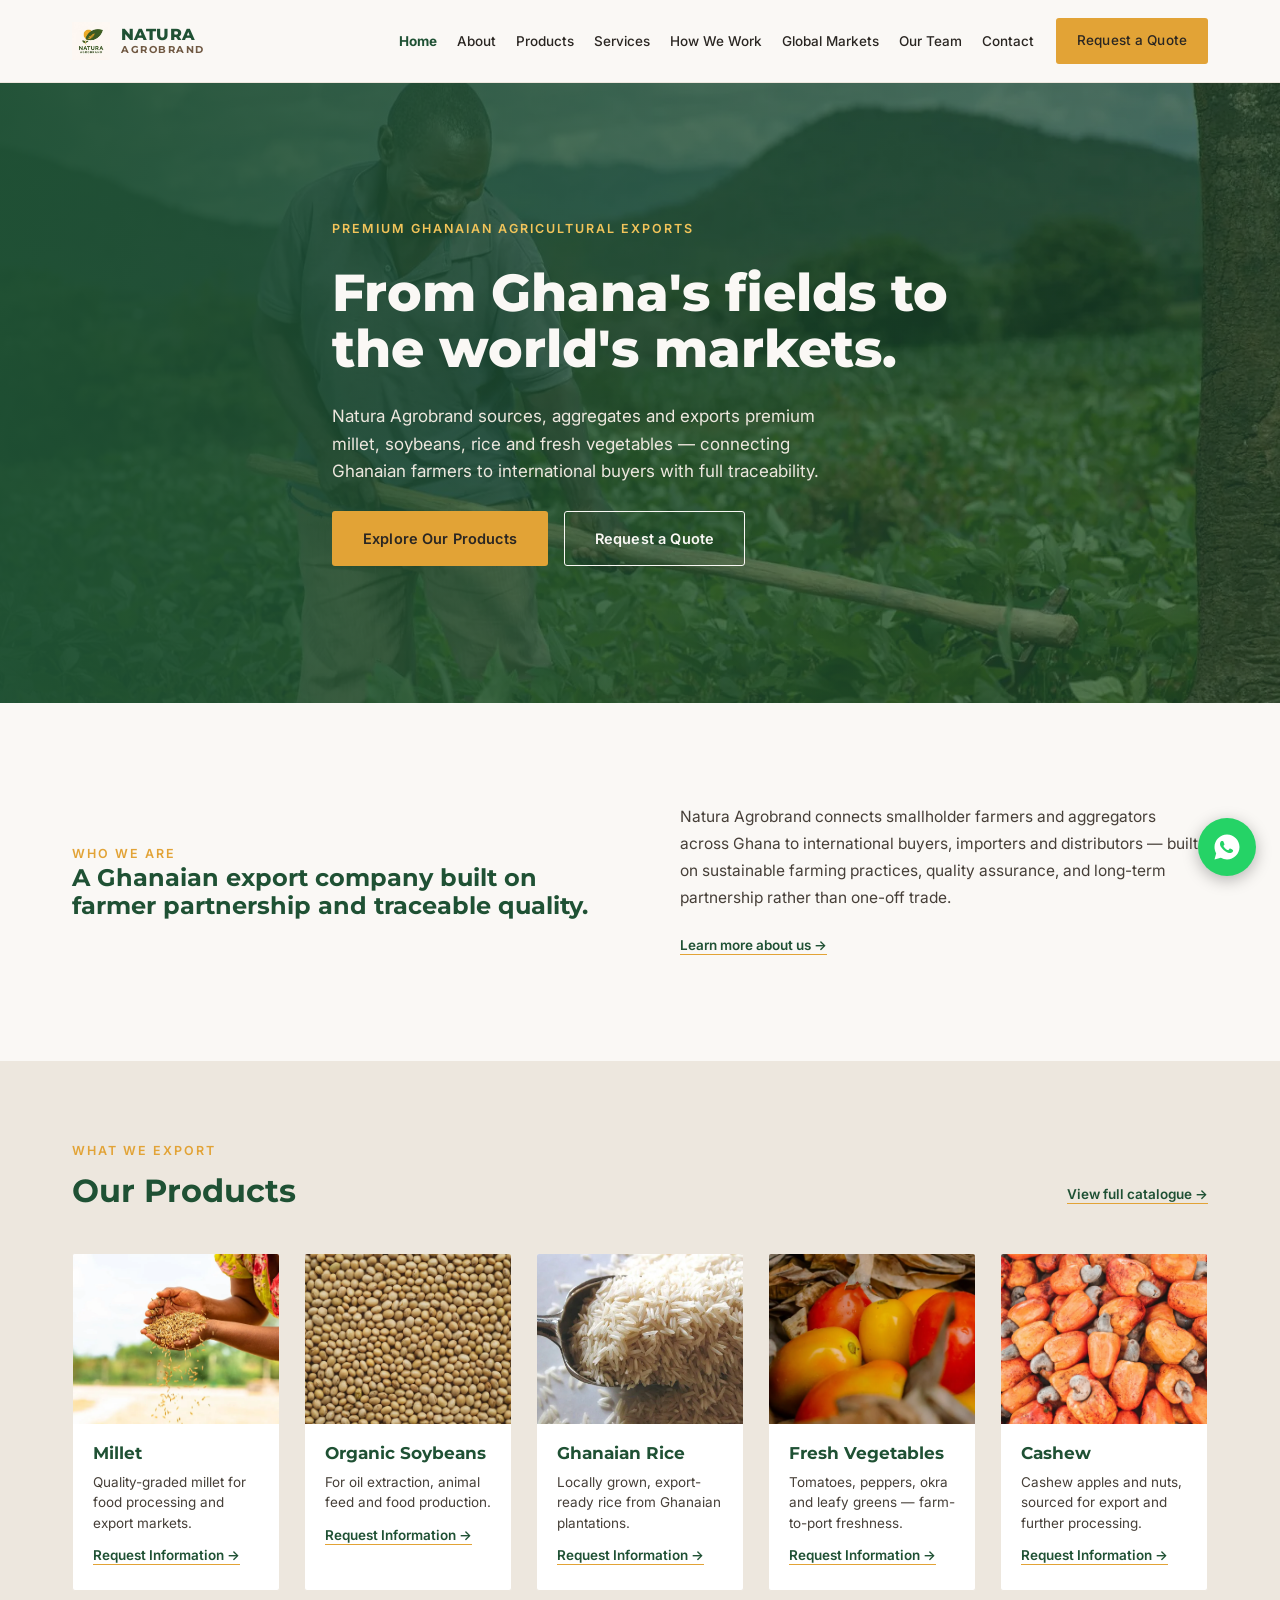
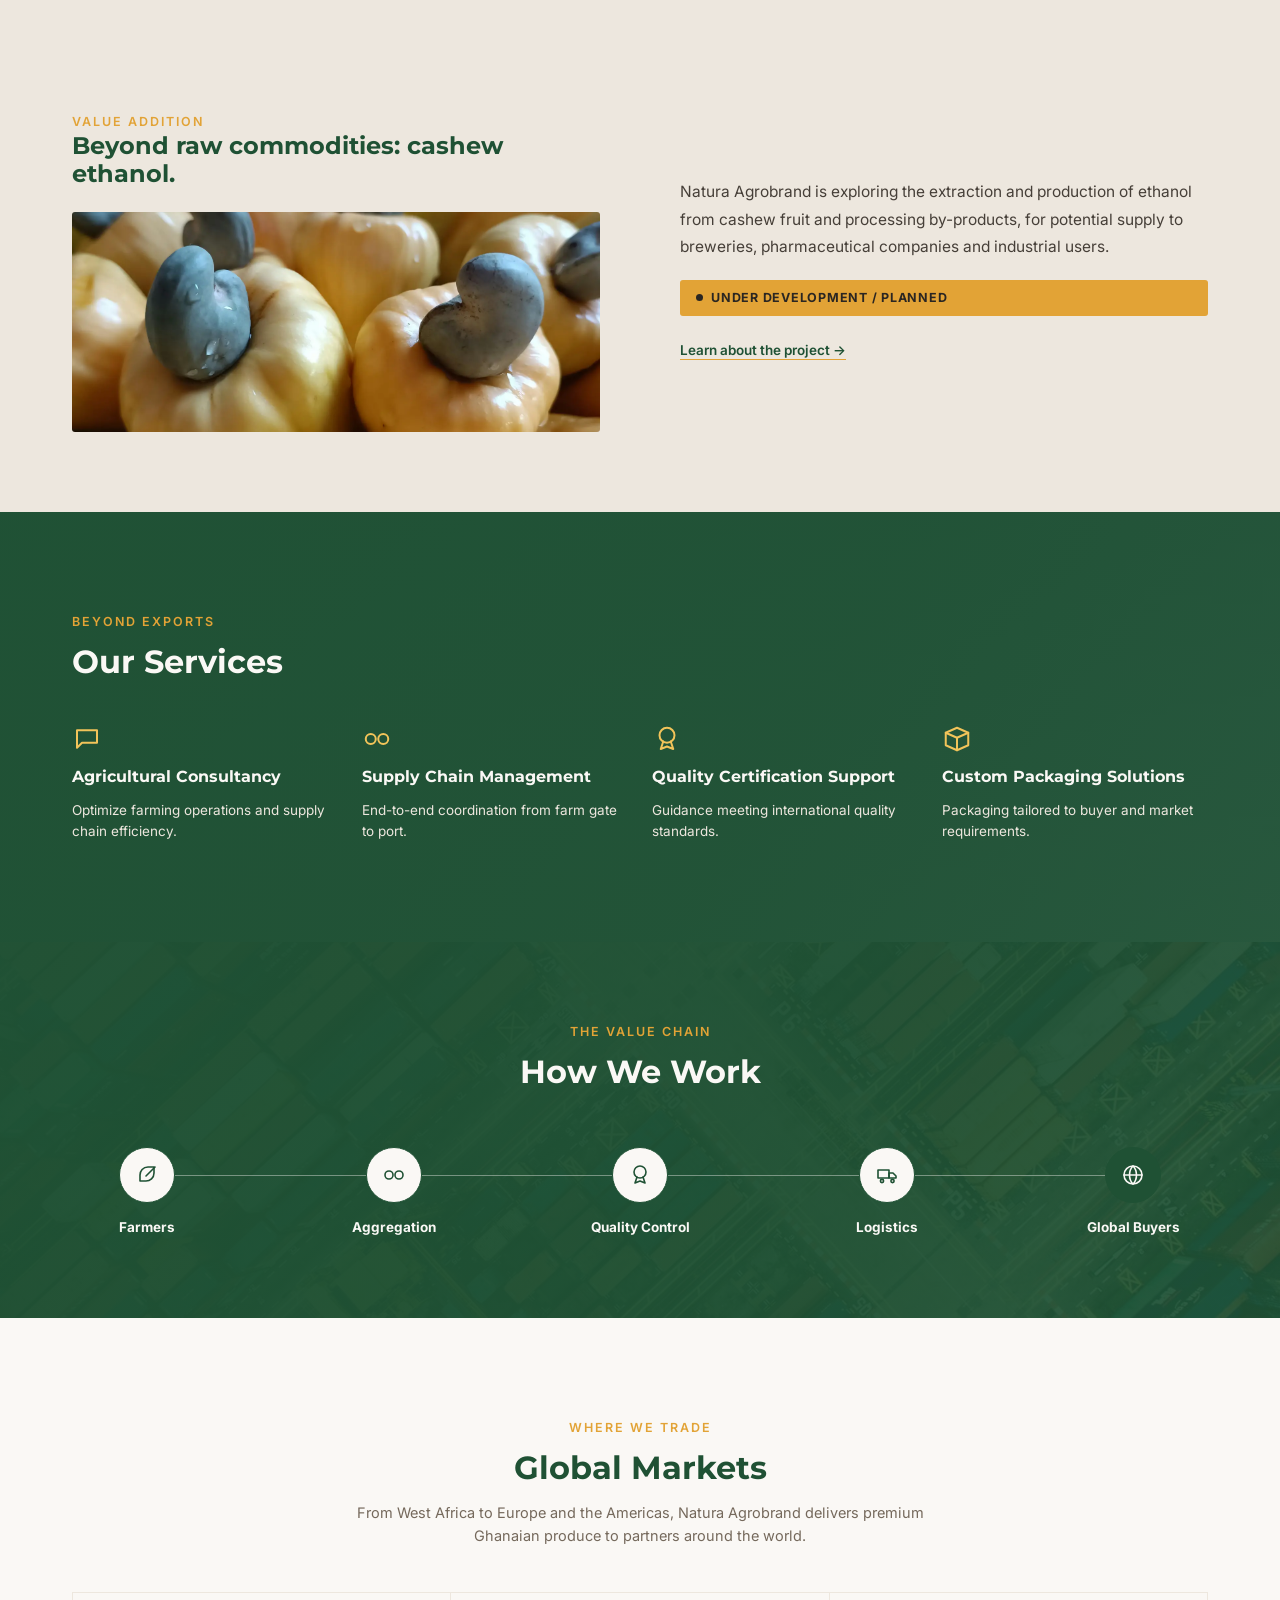
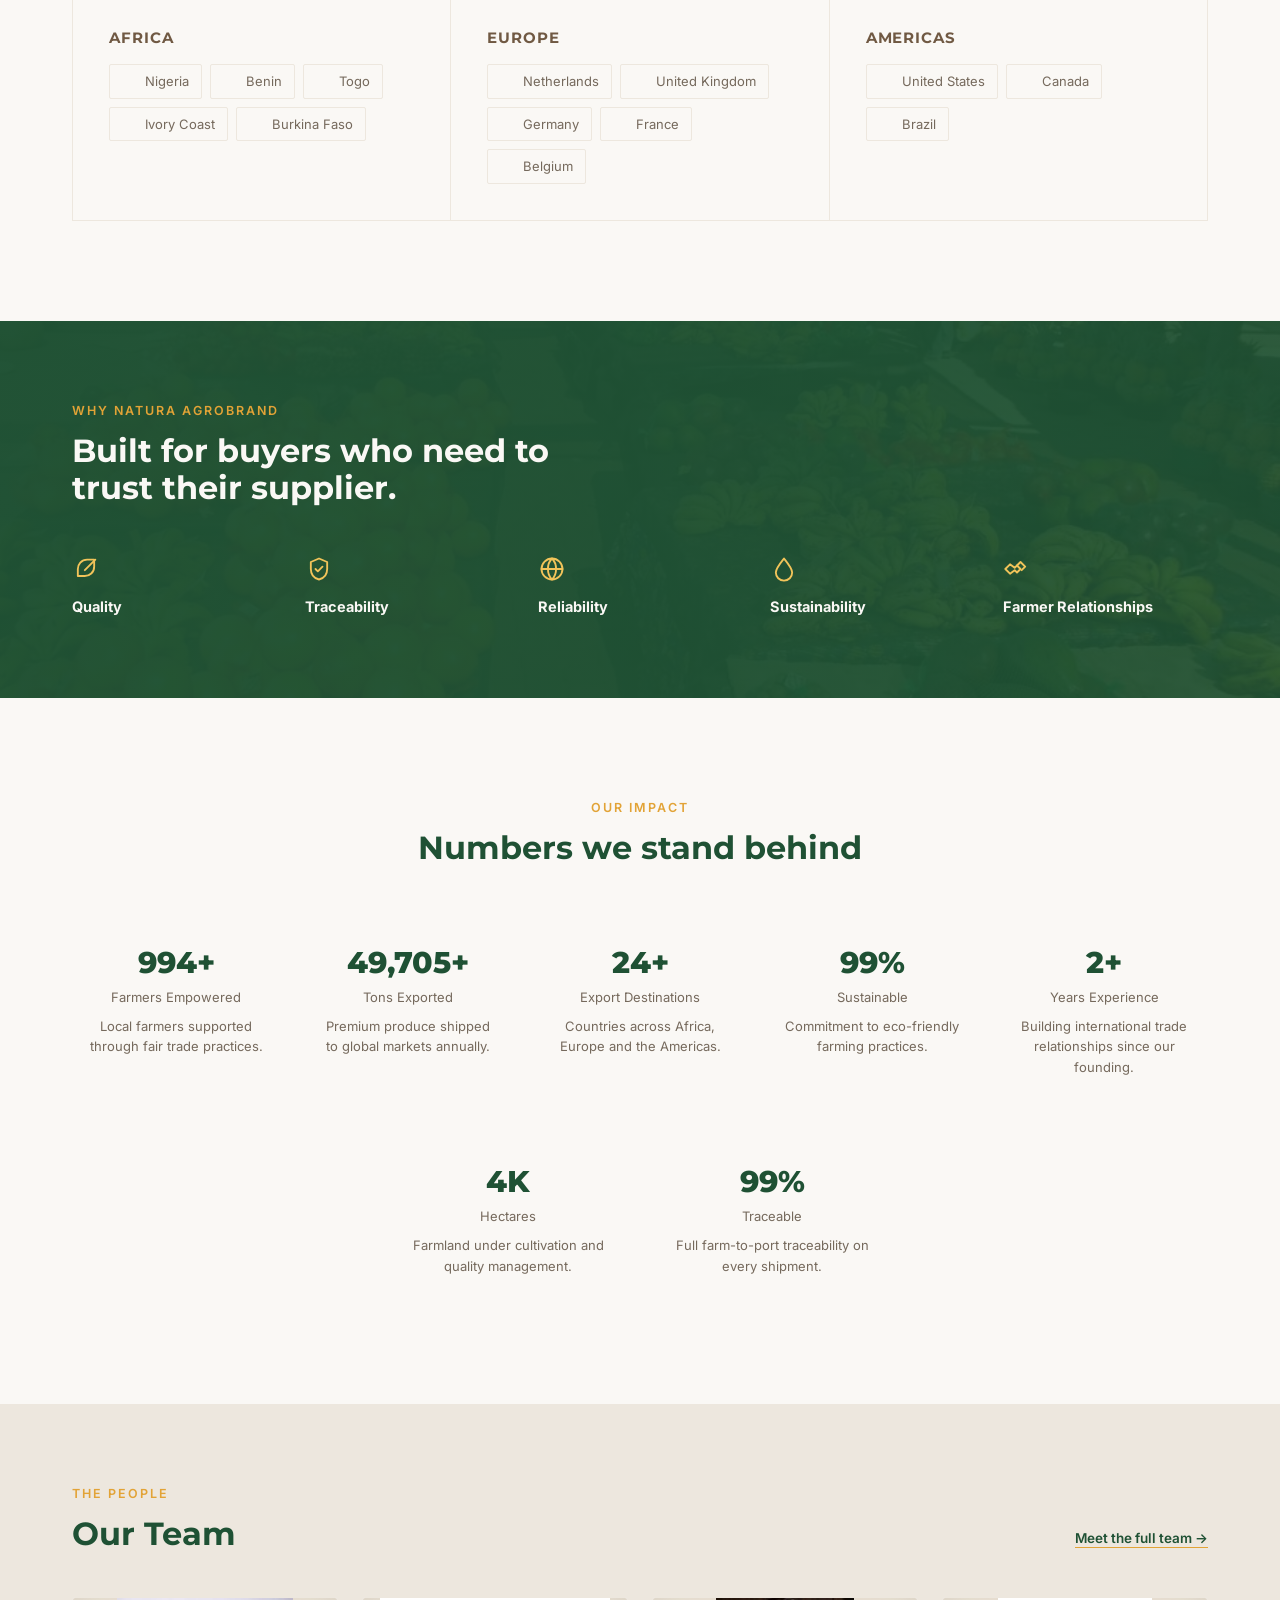
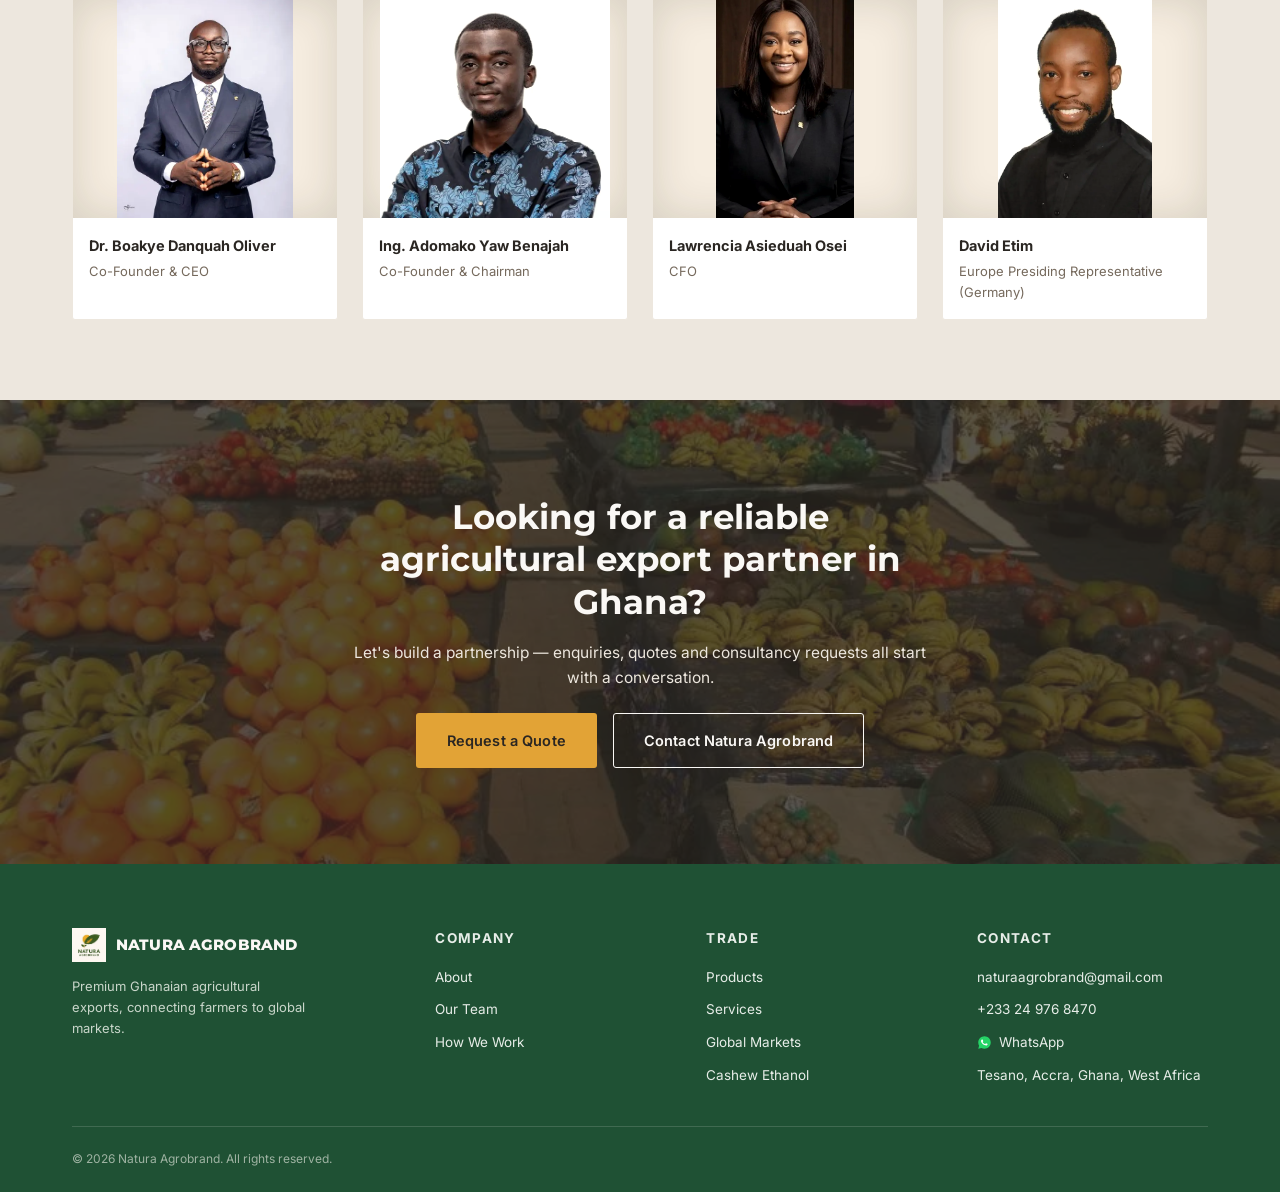
==== commit 3780b703: "Add cashew-ethanol page, contact enquiry prefill, and site polish - New cashew-ethanol product page " ====
--- a/index.html
+++ b/index.html
@@ -34,7 +34,8 @@
     "@type": "Organization",
     "name": "Natura Agrobrand",
     "url": "https://www.naturaagrobrand.com/",
-    "email": "info@naturaagrobrand.com",
+    "email": "naturaagrobrand@gmail.com",
+    "telephone": "+233249768470",
     "address": { "@type": "PostalAddress", "addressLocality": "Tesano, Accra", "addressCountry": "GH" },
     "description": "Premium Ghanaian agricultural exports — millet, soybeans, rice and fresh vegetables."
   }
@@ -128,7 +129,7 @@
           </div>
           <a href="products.html" class="btn-ghost">View full catalogue →</a>
         </div>
-        <div class="grid-4">
+        <div class="grid-4 products-grid-5">
           <div class="product-card">
             <img src="images/rice-winnowing.webp" alt="Traditional grain winnowing after harvest" class="product-photo" width="1200" height="816" loading="lazy" />
             <div class="product-body">
@@ -161,35 +162,61 @@
               <a href="products.html#vegetables" class="btn-ghost">Request Information →</a>
             </div>
           </div>
+          <div class="product-card">
+            <img src="images/cashew.webp" alt="Cashew apples and nuts — Natura Agrobrand" class="product-photo" width="900" height="1350" loading="lazy" />
+            <div class="product-body">
+              <h3>Cashew</h3>
+              <p>Cashew apples and nuts, sourced for export and further processing.</p>
+              <a href="products.html#cashew" class="btn-ghost">Request Information →</a>
+            </div>
+          </div>
+        </div>
+
+        <div class="intro-grid product-value-addition">
+          <div>
+            <div class="eyebrow">Value Addition</div>
+            <h3>Beyond raw commodities: cashew ethanol.</h3>
+            <img src="images/cashewnew.webp" alt="Fresh cashew apples with attached nuts" class="story-photo ethanol-status-photo" width="1600" height="1200" loading="lazy" />
+          </div>
+          <div class="intro-copy">
+            <p>Natura Agrobrand is exploring the extraction and production of ethanol from cashew fruit and processing by-products, for potential supply to breweries, pharmaceutical companies and industrial users.</p>
+            <div class="status-badge">
+              <span class="status-badge-dot" aria-hidden="true"></span>
+              Under Development / Planned
+            </div>
+            <a href="cashew-ethanol.html" class="btn-ghost">Learn about the project →</a>
+          </div>
         </div>
       </div>
     </section>
 
     <!-- SERVICES -->
-    <section class="section">
-      <div class="wrap">
+    <section class="section section-forest why-section">
+      <img src="images/export-ship.webp" alt="" class="why-section-img" aria-hidden="true" />
+      <div class="why-section-scrim" aria-hidden="true"></div>
+      <div class="wrap why-section-content">
         <div class="section-intro">
           <div class="eyebrow">Beyond Exports</div>
           <h2>Our Services</h2>
         </div>
         <div class="grid-4 services-grid">
           <div class="service-item">
-            <svg width="30" height="30" viewBox="0 0 24 24" fill="none" stroke="#1F5134" stroke-width="1.6" stroke-linecap="round" stroke-linejoin="round"><path d="M4 5h16v10H8l-4 4V5z"/></svg>
+            <svg width="30" height="30" viewBox="0 0 24 24" fill="none" stroke="#F2C45A" stroke-width="1.6" stroke-linecap="round" stroke-linejoin="round"><path d="M4 5h16v10H8l-4 4V5z"/></svg>
             <h4>Agricultural Consultancy</h4>
             <p>Optimize farming operations and supply chain efficiency.</p>
           </div>
           <div class="service-item">
-            <svg width="30" height="30" viewBox="0 0 24 24" fill="none" stroke="#1F5134" stroke-width="1.6" stroke-linecap="round" stroke-linejoin="round"><rect x="3" y="8" width="8" height="8" rx="4"/><rect x="13" y="8" width="8" height="8" rx="4"/></svg>
+            <svg width="30" height="30" viewBox="0 0 24 24" fill="none" stroke="#F2C45A" stroke-width="1.6" stroke-linecap="round" stroke-linejoin="round"><rect x="3" y="8" width="8" height="8" rx="4"/><rect x="13" y="8" width="8" height="8" rx="4"/></svg>
             <h4>Supply Chain Management</h4>
             <p>End-to-end coordination from farm gate to port.</p>
           </div>
           <div class="service-item">
-            <svg width="30" height="30" viewBox="0 0 24 24" fill="none" stroke="#1F5134" stroke-width="1.6" stroke-linecap="round" stroke-linejoin="round"><circle cx="12" cy="9" r="6"/><path d="M9 14l-2 6 5-2 5 2-2-6"/></svg>
+            <svg width="30" height="30" viewBox="0 0 24 24" fill="none" stroke="#F2C45A" stroke-width="1.6" stroke-linecap="round" stroke-linejoin="round"><circle cx="12" cy="9" r="6"/><path d="M9 14l-2 6 5-2 5 2-2-6"/></svg>
             <h4>Quality Certification Support</h4>
             <p>Guidance meeting international quality standards.</p>
           </div>
           <div class="service-item">
-            <svg width="30" height="30" viewBox="0 0 24 24" fill="none" stroke="#1F5134" stroke-width="1.6" stroke-linecap="round" stroke-linejoin="round"><path d="M3 7l9-4 9 4-9 4-9-4z"/><path d="M3 7v10l9 4 9-4V7"/><path d="M12 11v10"/></svg>
+            <svg width="30" height="30" viewBox="0 0 24 24" fill="none" stroke="#F2C45A" stroke-width="1.6" stroke-linecap="round" stroke-linejoin="round"><path d="M3 7l9-4 9 4-9 4-9-4z"/><path d="M3 7v10l9 4 9-4V7"/><path d="M12 11v10"/></svg>
             <h4>Custom Packaging Solutions</h4>
             <p>Packaging tailored to buyer and market requirements.</p>
           </div>
@@ -198,8 +225,10 @@
     </section>
 
     <!-- HOW WE WORK -->
-    <section class="section-tight section-sand">
-      <div class="wrap">
+    <section class="section-tight section-forest why-section">
+      <img src="images/export-aerial.webp" alt="" class="why-section-img" aria-hidden="true" />
+      <div class="why-section-scrim" aria-hidden="true"></div>
+      <div class="wrap why-section-content">
         <div class="section-intro center">
           <div class="eyebrow">The Value Chain</div>
           <h2>How We Work</h2>
@@ -349,19 +378,19 @@
         </div>
         <div class="grid-4">
           <div class="team-card">
-            <img src="images/team-oliver.webp" alt="Dr. Boakye Danquah Oliver — Natura Agrobrand" width="500" height="625" loading="lazy" />
+            <img src="images/team-oliver.webp" alt="Dr. Boakye Danquah Oliver — Natura Agrobrand" class="team-photo-contain" width="500" height="625" loading="lazy" />
             <div class="team-body"><div class="team-name">Dr. Boakye Danquah Oliver</div><div class="team-title cap">Co-Founder &amp; CEO</div></div>
           </div>
           <div class="team-card">
-            <img src="images/team-adomako.webp" alt="Ing. Adomako Yaw Benajah — Natura Agrobrand" width="500" height="479" loading="lazy" />
+            <img src="images/team-adomako.webp" alt="Ing. Adomako Yaw Benajah — Natura Agrobrand" class="team-photo-contain" width="500" height="479" loading="lazy" />
             <div class="team-body"><div class="team-name">Ing. Adomako Yaw Benajah</div><div class="team-title cap">Co-Founder &amp; Chairman</div></div>
           </div>
           <div class="team-card">
-            <img src="images/team-asieduah.webp" alt="Lawrencia Asieduah Osei — Natura Agrobrand" width="500" height="795" loading="lazy" />
+            <img src="images/team-asieduah.webp" alt="Lawrencia Asieduah Osei — Natura Agrobrand" class="team-photo-contain" width="500" height="795" loading="lazy" />
             <div class="team-body"><div class="team-name">Lawrencia Asieduah Osei</div><div class="team-title cap">CFO</div></div>
           </div>
           <div class="team-card">
-            <img src="images/team-david.webp" alt="David Etim — Natura Agrobrand" width="500" height="716" loading="lazy" />
+            <img src="images/team-david.webp" alt="David Etim — Natura Agrobrand" class="team-photo-contain" width="500" height="716" loading="lazy" />
             <div class="team-body"><div class="team-name">David Etim</div><div class="team-title cap">Europe Presiding Representative (Germany)</div></div>
           </div>
         </div>
@@ -402,11 +431,13 @@
           <span class="footer-heading">Trade</span>
           <a href="products.html">Products</a>
           <a href="services.html">Services</a>
-          <a href="global-markets.html">Global Markets</a>
+          <a href="global-markets.html">Global Markets</a><a href="cashew-ethanol.html">Cashew Ethanol</a>
         </div>
         <div class="footer-col">
           <span class="footer-heading">Contact</span>
-          <a href="mailto:info@naturaagrobrand.com">info@naturaagrobrand.com</a>
+          <a href="mailto:naturaagrobrand@gmail.com">naturaagrobrand@gmail.com</a>
+          <a href="tel:+233249768470">+233 24 976 8470</a>
+          <a href="https://wa.me/233249768470" target="_blank" rel="noopener" class="footer-whatsapp"><svg width="15" height="15" viewBox="0 0 24 24" fill="none"><path d="M12 2C6.48 2 2 6.48 2 12c0 1.85.5 3.58 1.35 5.08L2 22l5.08-1.33A9.94 9.94 0 0 0 12 22c5.52 0 10-4.48 10-10S17.52 2 12 2z" fill="#25D366"/><path d="M9.1 7.6c-.2-.45-.4-.46-.6-.47h-.5c-.18 0-.46.07-.7.34-.24.27-.9.88-.9 2.15 0 1.27.92 2.5 1.05 2.67.13.18 1.8 2.86 4.42 3.9 2.18.87 2.62.7 3.1.65.47-.04 1.5-.62 1.72-1.21.21-.6.21-1.11.15-1.21-.06-.1-.24-.17-.5-.3-.26-.13-1.5-.74-1.74-.83-.23-.08-.4-.13-.57.13-.17.26-.65.83-.8 1-.15.17-.3.19-.55.06-.26-.13-1.08-.4-2.06-1.27-.76-.68-1.28-1.51-1.43-1.77-.15-.26-.02-.4.11-.53.12-.12.26-.3.4-.45.13-.15.17-.26.26-.43.09-.17.04-.32-.02-.45-.06-.13-.55-1.36-.78-1.86z" fill="#fff"/></svg> WhatsApp</a>
           <a href="https://maps.app.goo.gl/MVWymFF8S7aJwG5dA" target="_blank" rel="noopener">Tesano, Accra, Ghana, West Africa</a>
         </div>
       </div>
@@ -415,6 +446,12 @@
       </div>
     </div>
   </footer>
+
+  <a href="https://wa.me/233249768470" class="whatsapp-float" target="_blank" rel="noopener" aria-label="Chat with Natura Agrobrand on WhatsApp">
+    <svg width="30" height="30" viewBox="0 0 24 24" fill="#fff" fill-rule="evenodd">
+      <path d="M12 2C6.48 2 2 6.48 2 12c0 1.85.5 3.58 1.35 5.08L2 22l5.08-1.33A9.94 9.94 0 0 0 12 22c5.52 0 10-4.48 10-10S17.52 2 12 2z M9.1 7.6c-.2-.45-.4-.46-.6-.47h-.5c-.18 0-.46.07-.7.34-.24.27-.9.88-.9 2.15 0 1.27.92 2.5 1.05 2.67.13.18 1.8 2.86 4.42 3.9 2.18.87 2.62.7 3.1.65.47-.04 1.5-.62 1.72-1.21.21-.6.21-1.11.15-1.21-.06-.1-.24-.17-.5-.3-.26-.13-1.5-.74-1.74-.83-.23-.08-.4-.13-.57.13-.17.26-.65.83-.8 1-.15.17-.3.19-.55.06-.26-.13-1.08-.4-2.06-1.27-.76-.68-1.28-1.51-1.43-1.77-.15-.26-.02-.4.11-.53.12-.12.26-.3.4-.45.13-.15.17-.26.26-.43.09-.17.04-.32-.02-.45-.06-.13-.55-1.36-.78-1.86z"/>
+    </svg>
+  </a>
 
   <script src="js/main.js"></script>
 </body>
--- a/css/style.css
+++ b/css/style.css
@@ -103,6 +103,17 @@
   letter-spacing: 0.16em; text-transform: uppercase; color: var(--color-gold);
 }
 .eyebrow-light { color: var(--color-gold-light); }
+
+.status-badge {
+  display: inline-flex; align-items: center; gap: 8px;
+  background: var(--color-gold); color: var(--color-text);
+  font-family: var(--font-body); font-weight: 700; font-size: 12.5px;
+  letter-spacing: 0.06em; text-transform: uppercase;
+  padding: 8px 16px; border-radius: 3px;
+}
+.status-badge-dot { width: 7px; height: 7px; border-radius: 50%; background: var(--color-text); flex-shrink: 0; }
+.status-badge-hero { margin-top: 20px; }
+.grid-3-spaced { margin-top: 44px; }
 .cap { font-size: 13px; color: var(--color-text-muted); line-height: 1.6; }
 
 .section-intro { max-width: 560px; }
@@ -210,6 +221,7 @@
 .footer-heading { color: var(--color-gold-light); font-size: 12px; font-weight: 700; letter-spacing: 0.1em; text-transform: uppercase; margin-bottom: 6px; }
 .footer-col a, .footer-col span { color: #e7ede8; font-size: 13.5px; }
 .footer-col a:hover { color: var(--color-gold-light); }
+.footer-whatsapp { display: inline-flex; align-items: center; gap: 7px; }
 .footer-bottom { padding-top: 22px; color: #9fb3a3; font-size: 12px; }
 
 @media (max-width: 900px) { .footer-grid { grid-template-columns: 1fr 1fr; row-gap: 32px; } }
@@ -244,7 +256,12 @@
 .intro-copy { display: flex; flex-direction: column; gap: 20px; }
 .intro-copy p { font-size: 15.5px; line-height: 1.75; color: var(--color-body-copy); }
 
+.product-value-addition { margin-top: 64px; padding-top: 56px; border-top: 1px solid var(--color-border); }
+.product-value-addition h3 { font-size: 24px; }
+
+.grid-3 { display: grid; grid-template-columns: repeat(3, 1fr); gap: 24px; }
 .grid-4 { display: grid; grid-template-columns: repeat(4, 1fr); gap: 24px; }
+.products-grid-5 { grid-template-columns: repeat(5, 1fr); }
 .grid-5 { display: grid; grid-template-columns: repeat(5, 1fr); gap: 28px; }
 
 /* product card */
@@ -258,13 +275,16 @@
 .service-item { display: flex; flex-direction: column; gap: 14px; }
 .service-item h4 { font-size: 15.5px; }
 .service-item p { font-size: 13.5px; color: var(--color-body-copy); line-height: 1.55; }
+.why-section .service-item p { color: var(--color-sand); }
 
 .chain { display: flex; align-items: flex-start; justify-content: space-between; position: relative; margin-top: 56px; flex-wrap: wrap; gap: 24px; }
 .chain-line { position: absolute; top: 28px; left: 60px; right: 60px; height: 1.5px; background: var(--color-placeholder-border); }
+.why-section .chain-line { background: rgba(250, 248, 245, 0.4); }
 .chain-step { display: flex; flex-direction: column; align-items: center; gap: 14px; width: 150px; position: relative; }
 .chain-icon { width: 56px; height: 56px; border-radius: 50%; background: var(--color-cream); border: 1.5px solid var(--color-forest); display: flex; align-items: center; justify-content: center; }
 .chain-icon.last { background: var(--color-forest); border-color: var(--color-forest); }
 .chain-label { font-size: 13.5px; font-weight: 700; text-align: center; }
+.why-section .chain-label { color: var(--color-cream); }
 
 .markets-grid { display: grid; grid-template-columns: repeat(3, 1fr); gap: 1px; background: var(--color-sand); margin-top: 44px; border: 1px solid var(--color-sand); }
 .market-col { background: var(--color-cream); padding: 36px; }
@@ -302,6 +322,13 @@
   filter: sepia(7%) saturate(1.05) contrast(1.03);
   box-shadow: inset 0 0 44px rgba(42, 38, 34, 0.16);
 }
+/* David's source photo is already a tight face-fill crop with no extra
+   headroom to crop into — contain (not cover) keeps his face at a scale
+   comparable to the other four instead of blowing it up further. */
+.team-photo-contain {
+  object-fit: contain !important;
+  background: var(--color-sand);
+}
 .team-body { padding: 16px; }
 .team-name { font-weight: 700; font-size: 14.5px; }
 .team-title { margin-top: 4px; }
@@ -312,6 +339,7 @@
 .cta-actions { display: flex; gap: 16px; justify-content: center; margin-top: 28px; flex-wrap: wrap; }
 
 @media (max-width: 900px) {
+  .grid-3 { grid-template-columns: repeat(2, 1fr); }
   .grid-4 { grid-template-columns: repeat(2, 1fr); }
   .grid-5 { grid-template-columns: repeat(2, 1fr); }
   .intro-grid { grid-template-columns: 1fr; gap: 32px; }
@@ -322,6 +350,7 @@
 }
 @media (max-width: 560px) {
   .hero-content h1 { font-size: 30px; }
+  .grid-3 { grid-template-columns: 1fr; }
   .grid-4 { grid-template-columns: 1fr; }
   .stat-block { flex-basis: 42%; }
   .final-cta-content h2 { font-size: 23px; }
@@ -333,6 +362,7 @@
 .story-grid { display: grid; grid-template-columns: 320px 1fr; gap: 60px; }
 .story-grid-with-photo { grid-template-columns: 280px 1fr 280px; align-items: start; }
 .story-photo { border-radius: var(--radius); width: 100%; height: 260px; object-fit: cover; }
+.ethanol-status-photo { margin-top: 24px; height: 220px; }
 .story-copy { display: flex; flex-direction: column; gap: 18px; }
 .story-copy p { font-size: 15.5px; line-height: 1.75; color: var(--color-body-copy); }
 .mv-grid { display: grid; grid-template-columns: 1fr 1fr; gap: 24px; }
@@ -360,6 +390,7 @@
 .product-details { margin: 20px 0 28px; padding: 0; list-style: none; display: flex; flex-direction: column; gap: 8px; }
 .product-details li { font-size: 13.5px; color: var(--color-text-muted); padding-left: 18px; position: relative; }
 .product-details li::before { content: '—'; position: absolute; left: 0; color: var(--color-gold); }
+.product-crosslink { margin-top: 14px; }
 @media (max-width: 860px) {
   .product-row, .product-row.reverse { grid-template-columns: 1fr; gap: 24px; }
   .product-row.reverse .product-media, .product-row.reverse .product-info { order: initial; }
@@ -430,3 +461,27 @@
 @media (max-width: 860px) { .contact-grid { grid-template-columns: 1fr; gap: 40px; } }
 @media (max-width: 560px) { .map-embed { height: 280px; } }
 @media (max-width: 560px) { .field-row { grid-template-columns: 1fr; } }
+
+/* ==========================================================================
+   Floating WhatsApp button
+   ========================================================================== */
+.whatsapp-float {
+  position: fixed;
+  bottom: 24px;
+  right: 24px;
+  width: 58px;
+  height: 58px;
+  background: #25D366;
+  border-radius: 50%;
+  display: flex;
+  align-items: center;
+  justify-content: center;
+  box-shadow: 0 4px 16px rgba(0, 0, 0, 0.28);
+  z-index: 999;
+  transition: transform 0.15s ease;
+}
+.whatsapp-float:hover { transform: scale(1.07); }
+@media (max-width: 560px) {
+  .whatsapp-float { width: 52px; height: 52px; bottom: 16px; right: 16px; }
+  .whatsapp-float svg { width: 26px; height: 26px; }
+}
